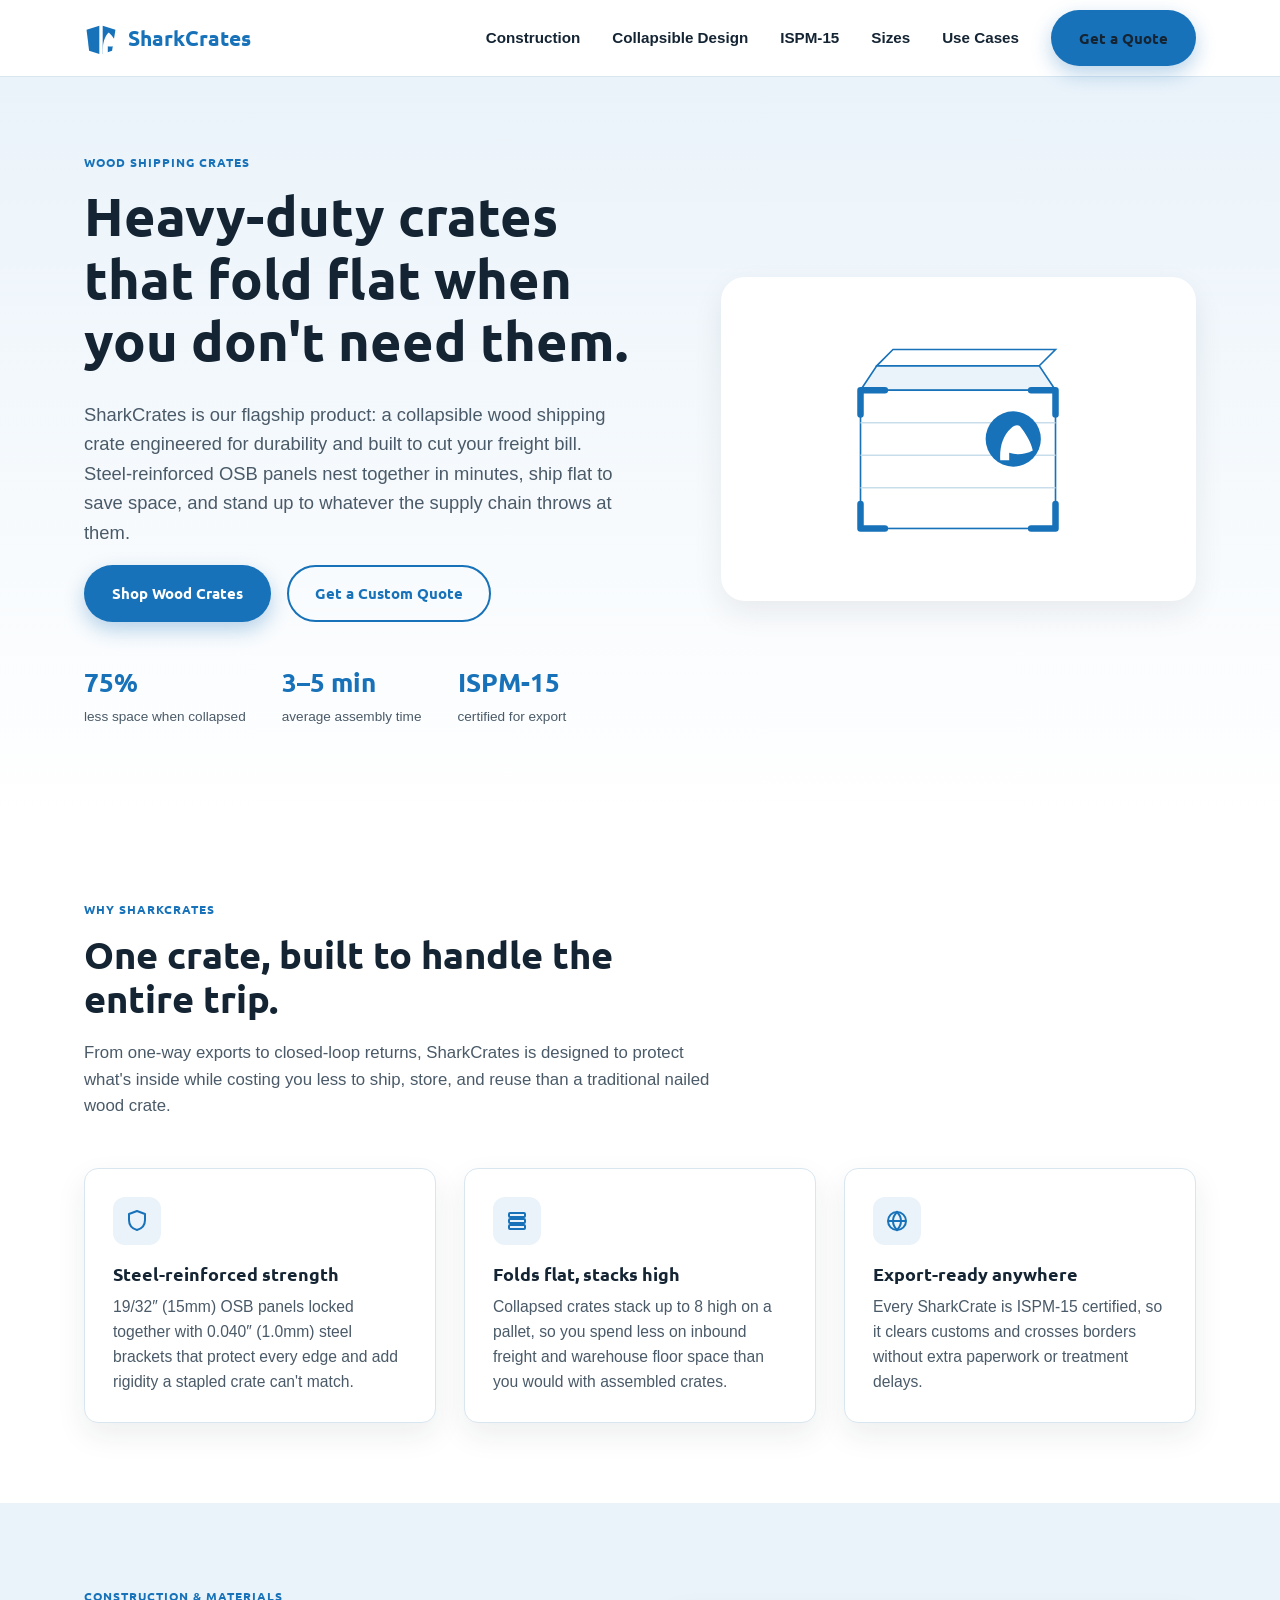
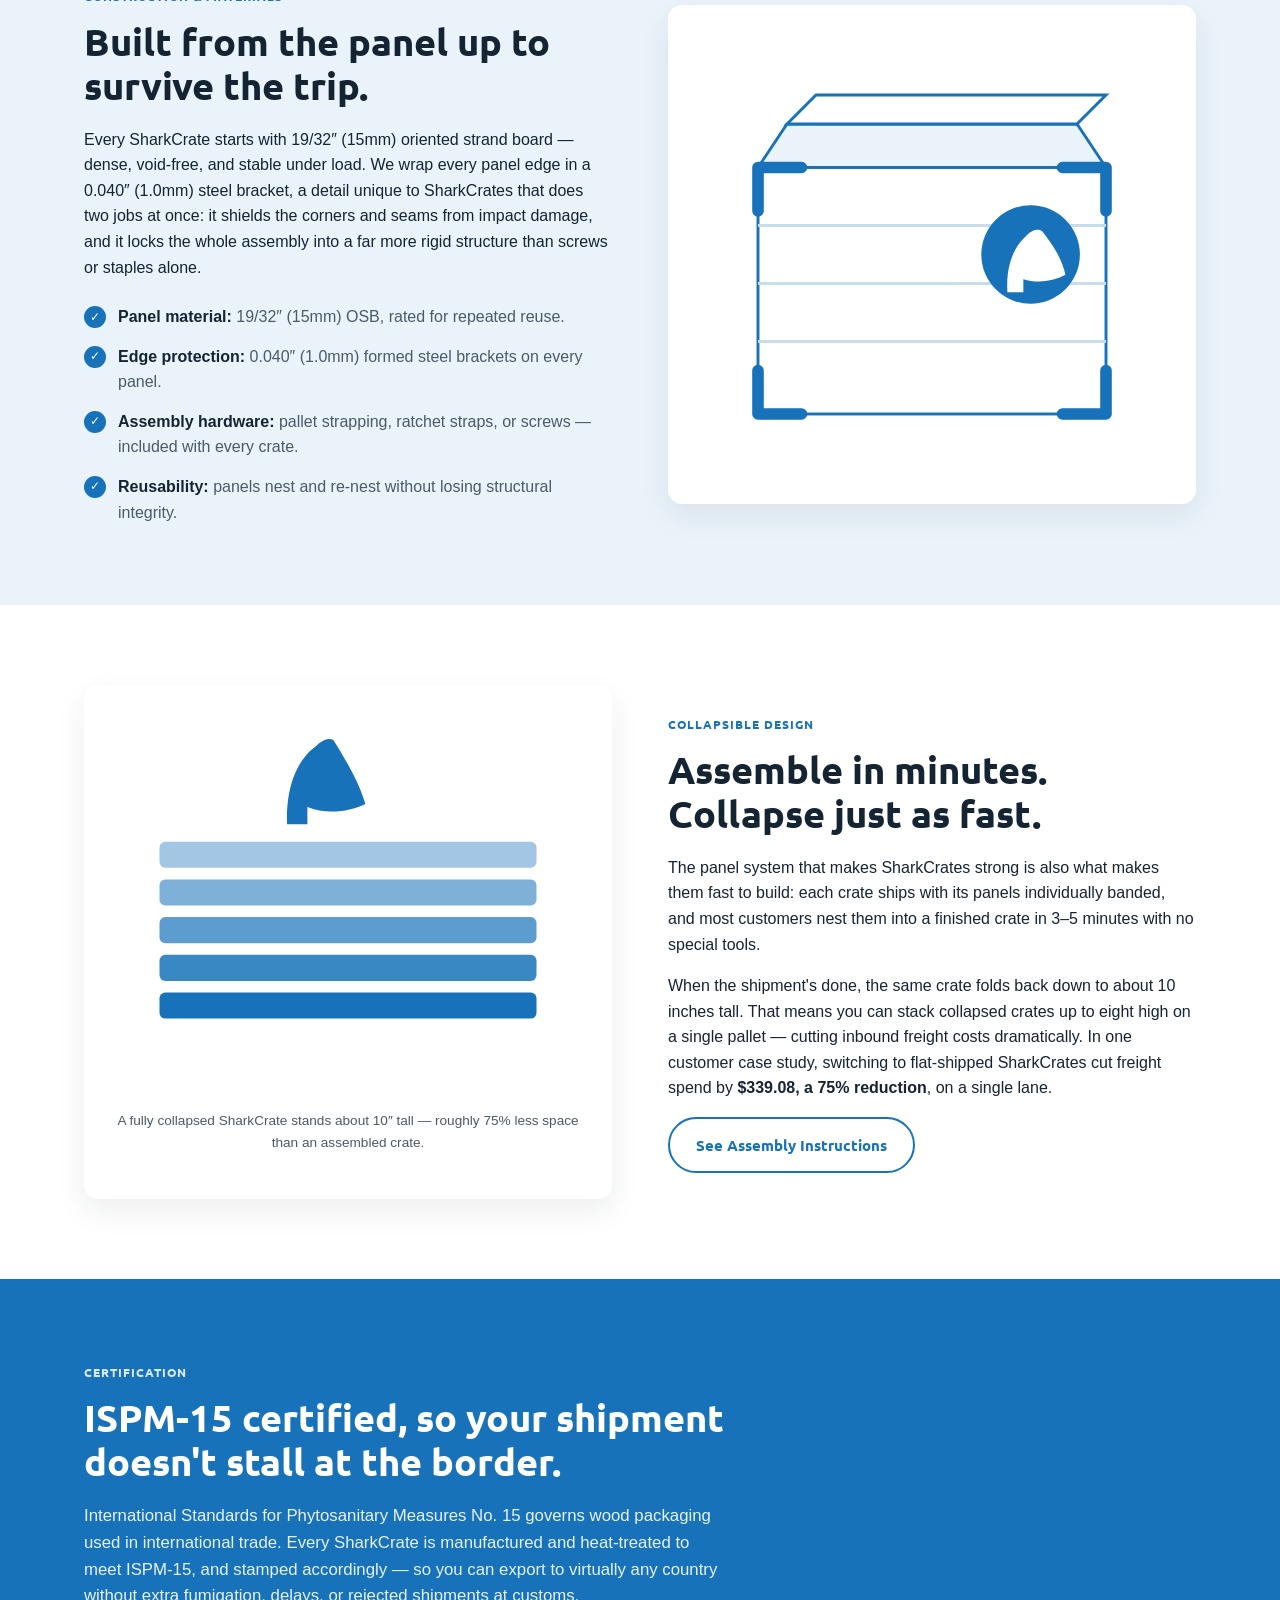
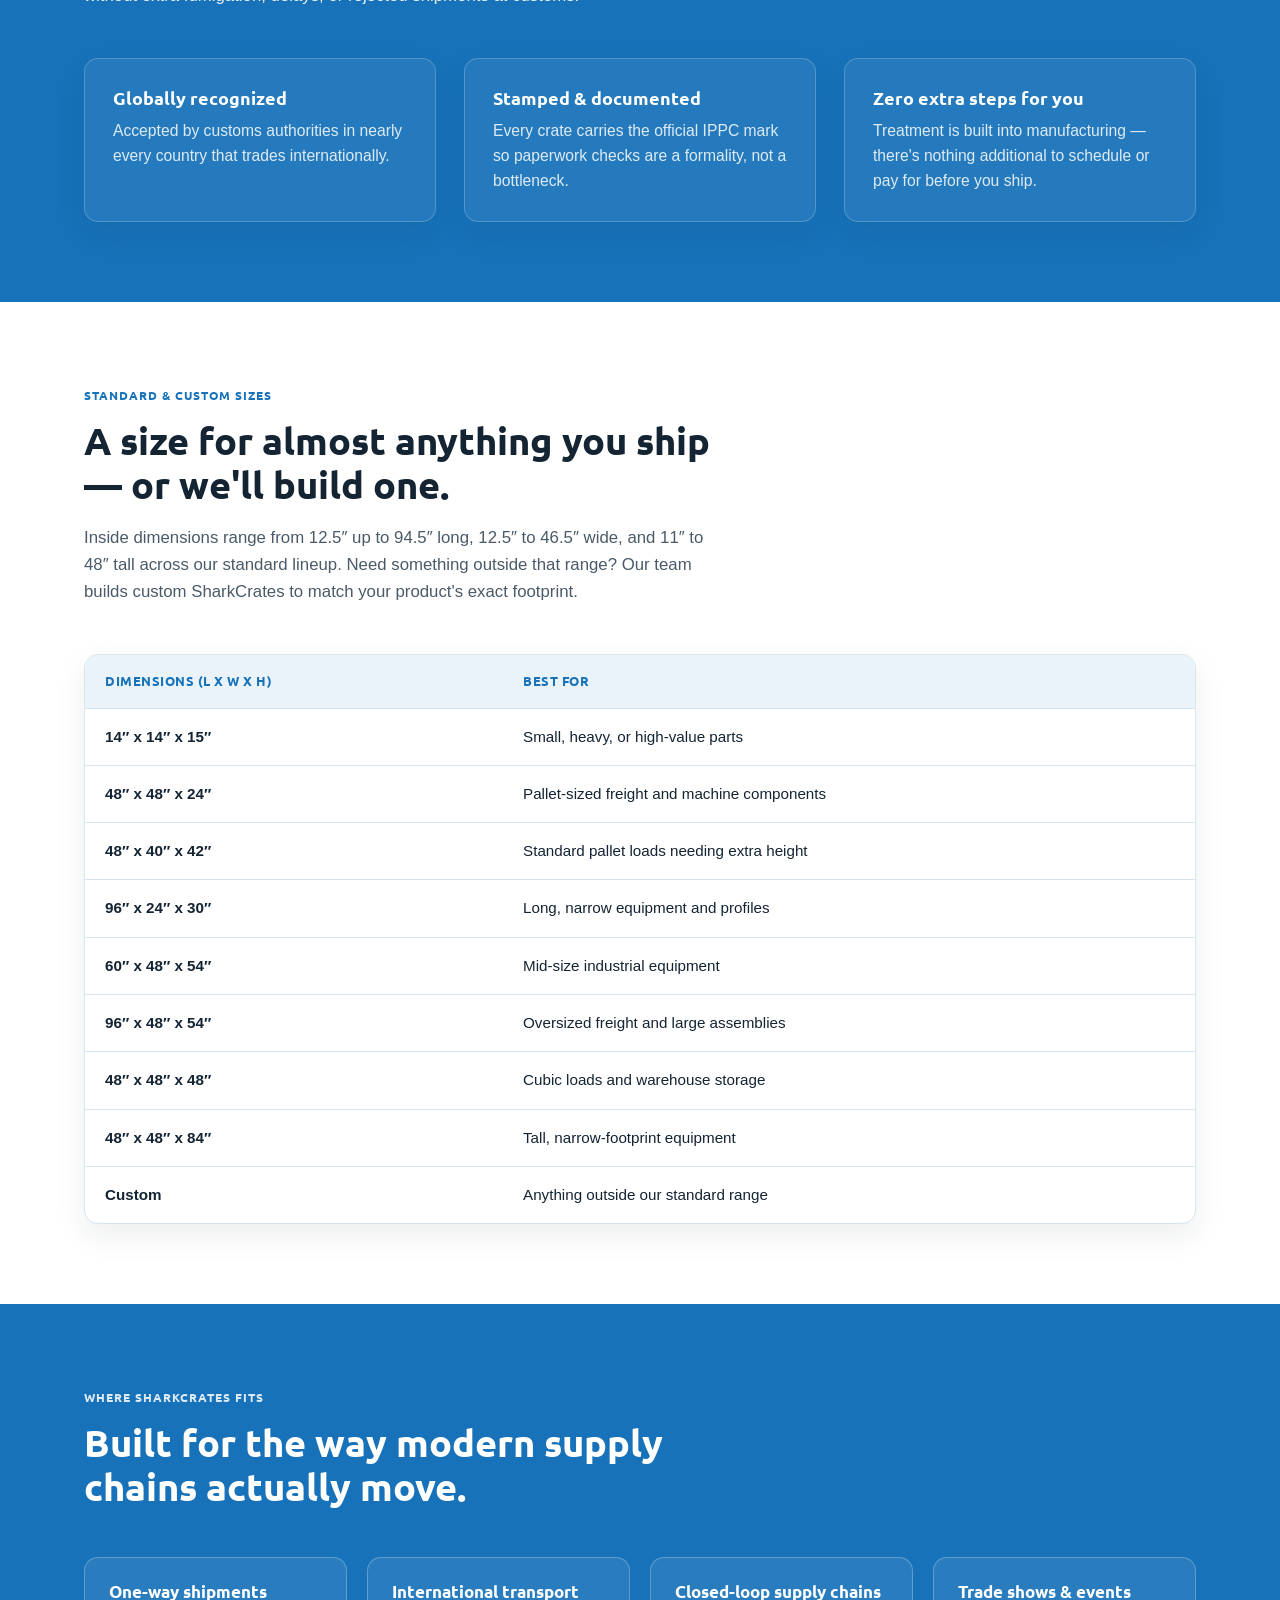
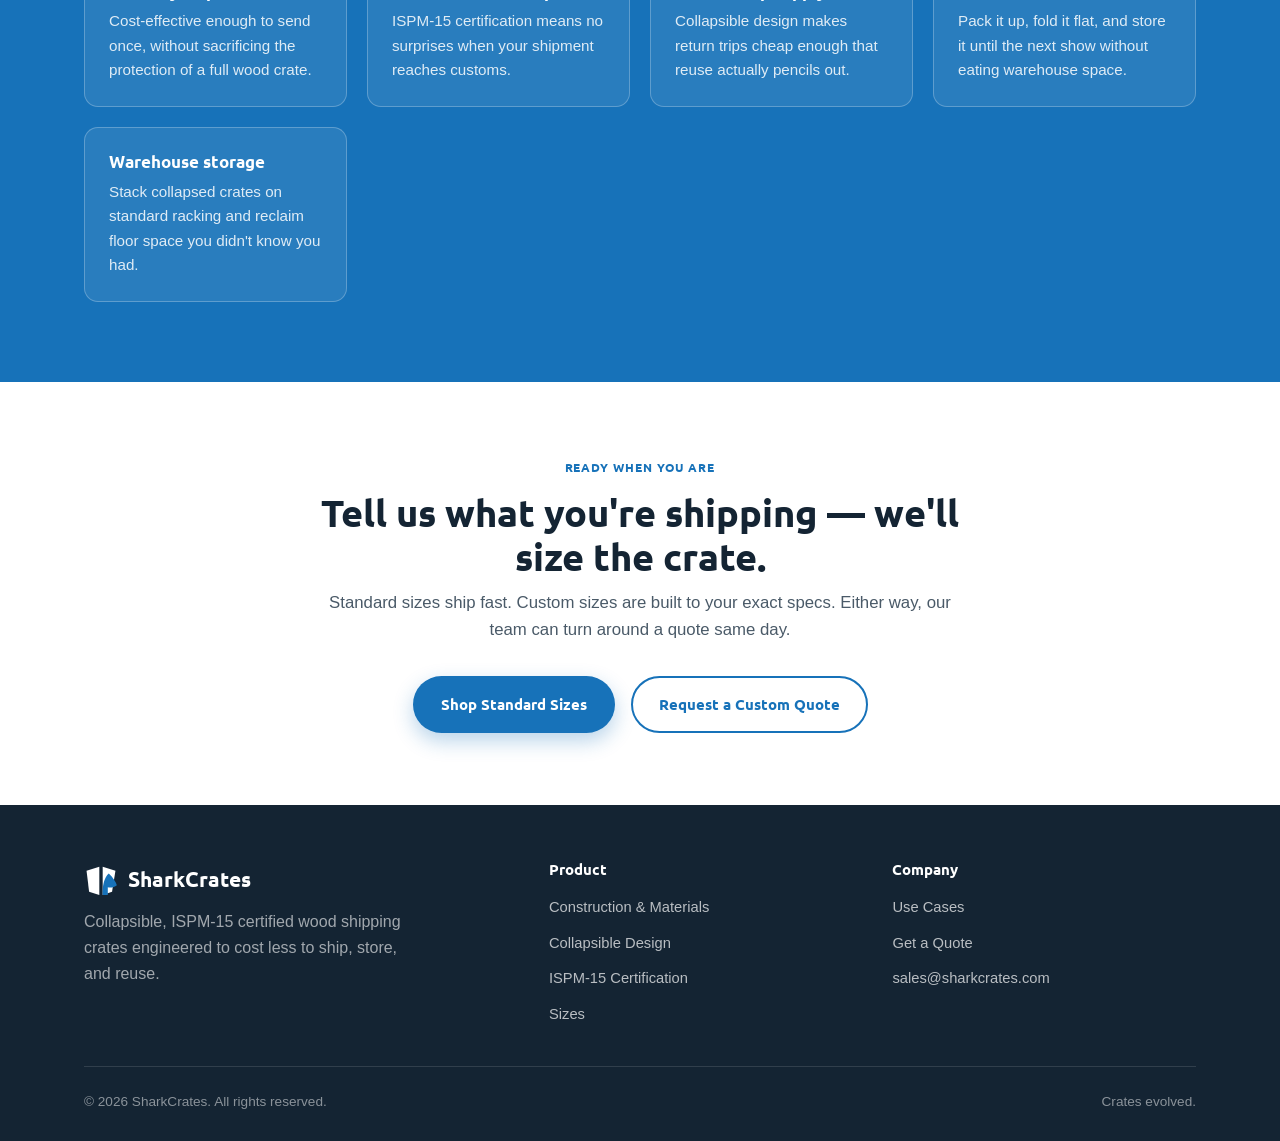
==== index.html @ d579343c "Add refreshed SharkCrates wood shipping crate product page Rebuilds the long-standing wood-shipping-" ====
<!doctype html>
<html lang="en">
<head>
  <meta charset="UTF-8" />
  <meta name="viewport" content="width=device-width, initial-scale=1.0" />
  <title>Wood Shipping Crates | Collapsible &amp; ISPM-15 Certified | SharkCrates</title>
  <meta name="description" content="SharkCrates are heavy-duty, collapsible wood shipping crates built from OSB and steel-reinforced edges. ISPM-15 certified for export, ships flat, assembles in minutes." />
  <link rel="icon" href="assets/images/logo-mark-blue.svg" type="image/svg+xml" />
  <link rel="stylesheet" href="assets/css/styles.css" />
</head>
<body>

  <header class="site-header">
    <div class="container">
      <a class="brand" href="#top">
        <img src="assets/images/logo-mark-blue.svg" alt="" />
        SharkCrates
      </a>
      <nav class="main-nav" id="main-nav">
        <a href="#construction">Construction</a>
        <a href="#collapsible">Collapsible Design</a>
        <a href="#certified">ISPM-15</a>
        <a href="#sizes">Sizes</a>
        <a href="#use-cases">Use Cases</a>
        <a class="btn btn--primary" href="#quote">Get a Quote</a>
      </nav>
      <button class="nav-toggle" id="nav-toggle" aria-label="Toggle navigation" aria-expanded="false" aria-controls="main-nav">
        <span></span><span></span><span></span>
      </button>
    </div>
  </header>

  <main id="top">

    <!-- Hero -->
    <section class="hero">
      <div class="container">
        <div class="hero-copy">
          <span class="eyebrow">Wood Shipping Crates</span>
          <h1>Heavy-duty crates that fold flat when you don't need them.</h1>
          <p class="lede">
            SharkCrates is our flagship product: a collapsible wood shipping crate engineered
            for durability and built to cut your freight bill. Steel-reinforced OSB panels
            nest together in minutes, ship flat to save space, and stand up to whatever the
            supply chain throws at them.
          </p>
          <div class="cta-row">
            <a class="btn btn--primary" href="#sizes">Shop Wood Crates</a>
            <a class="btn btn--ghost" href="#quote">Get a Custom Quote</a>
          </div>
          <div class="hero-stats">
            <div class="hero-stat">
              <strong>75%</strong>
              <span>less space when collapsed</span>
            </div>
            <div class="hero-stat">
              <strong>3&ndash;5 min</strong>
              <span>average assembly time</span>
            </div>
            <div class="hero-stat">
              <strong>ISPM-15</strong>
              <span>certified for export</span>
            </div>
          </div>
        </div>
        <div class="hero-visual">
          <img src="assets/images/crate-illustration.svg" alt="Illustration of an assembled SharkCrate wood shipping crate with steel corner brackets" />
        </div>
      </div>
    </section>

    <!-- Overview / feature grid -->
    <section class="section">
      <div class="container">
        <div class="section-intro">
          <span class="eyebrow">Why SharkCrates</span>
          <h2>One crate, built to handle the entire trip.</h2>
          <p>
            From one-way exports to closed-loop returns, SharkCrates is designed to protect
            what's inside while costing you less to ship, store, and reuse than a traditional
            nailed wood crate.
          </p>
        </div>
        <div class="feature-grid">
          <div class="feature-card">
            <div class="icon">
              <svg width="24" height="24" viewBox="0 0 24 24" fill="none"><path d="M12 2 4 5v6c0 5 3.4 8.7 8 10 4.6-1.3 8-5 8-10V5l-8-3Z" stroke="#1772B9" stroke-width="2" stroke-linejoin="round"/></svg>
            </div>
            <h3>Steel-reinforced strength</h3>
            <p>19/32&Prime; (15mm) OSB panels locked together with 0.040&Prime; (1.0mm) steel brackets that protect every edge and add rigidity a stapled crate can't match.</p>
          </div>
          <div class="feature-card">
            <div class="icon">
              <svg width="24" height="24" viewBox="0 0 24 24" fill="none"><rect x="4" y="4" width="16" height="4" rx="1" stroke="#1772B9" stroke-width="2"/><rect x="4" y="10" width="16" height="4" rx="1" stroke="#1772B9" stroke-width="2"/><rect x="4" y="16" width="16" height="4" rx="1" stroke="#1772B9" stroke-width="2"/></svg>
            </div>
            <h3>Folds flat, stacks high</h3>
            <p>Collapsed crates stack up to 8 high on a pallet, so you spend less on inbound freight and warehouse floor space than you would with assembled crates.</p>
          </div>
          <div class="feature-card">
            <div class="icon">
              <svg width="24" height="24" viewBox="0 0 24 24" fill="none"><circle cx="12" cy="12" r="9" stroke="#1772B9" stroke-width="2"/><path d="M3 12h18M12 3c2.5 2.5 4 6 4 9s-1.5 6.5-4 9c-2.5-2.5-4-6-4-9s1.5-6.5 4-9Z" stroke="#1772B9" stroke-width="2"/></svg>
            </div>
            <h3>Export-ready anywhere</h3>
            <p>Every SharkCrate is ISPM-15 certified, so it clears customs and crosses borders without extra paperwork or treatment delays.</p>
          </div>
        </div>
      </div>
    </section>

    <!-- Construction -->
    <section class="section section--tint" id="construction">
      <div class="container split">
        <div class="split-copy">
          <span class="eyebrow">Construction &amp; Materials</span>
          <h2>Built from the panel up to survive the trip.</h2>
          <p>
            Every SharkCrate starts with 19/32&Prime; (15mm) oriented strand board &mdash; dense,
            void-free, and stable under load. We wrap every panel edge in a 0.040&Prime; (1.0mm)
            steel bracket, a detail unique to SharkCrates that does two jobs at once: it shields
            the corners and seams from impact damage, and it locks the whole assembly into a far
            more rigid structure than screws or staples alone.
          </p>
          <ul class="spec-list">
            <li><span class="check">&#10003;</span><span><strong>Panel material:</strong> 19/32&Prime; (15mm) OSB, rated for repeated reuse.</span></li>
            <li><span class="check">&#10003;</span><span><strong>Edge protection:</strong> 0.040&Prime; (1.0mm) formed steel brackets on every panel.</span></li>
            <li><span class="check">&#10003;</span><span><strong>Assembly hardware:</strong> pallet strapping, ratchet straps, or screws &mdash; included with every crate.</span></li>
            <li><span class="check">&#10003;</span><span><strong>Reusability:</strong> panels nest and re-nest without losing structural integrity.</span></li>
          </ul>
        </div>
        <div class="split-media">
          <img src="assets/images/crate-illustration.svg" alt="Detail illustration of steel-reinforced crate corner brackets" />
        </div>
      </div>
    </section>

    <!-- Collapsible design -->
    <section class="section" id="collapsible">
      <div class="container split">
        <div class="split-media">
          <img src="assets/images/flatpack-illustration.svg" alt="Illustration of SharkCrate panels stacked flat for shipping and storage" />
          <p class="stack-caption">A fully collapsed SharkCrate stands about 10&Prime; tall &mdash; roughly 75% less space than an assembled crate.</p>
        </div>
        <div class="split-copy">
          <span class="eyebrow">Collapsible Design</span>
          <h2>Assemble in minutes. Collapse just as fast.</h2>
          <p>
            The panel system that makes SharkCrates strong is also what makes them fast to
            build: each crate ships with its panels individually banded, and most customers
            nest them into a finished crate in 3&ndash;5 minutes with no special tools.
          </p>
          <p>
            When the shipment's done, the same crate folds back down to about 10 inches tall.
            That means you can stack collapsed crates up to eight high on a single pallet &mdash;
            cutting inbound freight costs dramatically. In one customer case study, switching
            to flat-shipped SharkCrates cut freight spend by <strong>$339.08, a 75% reduction</strong>,
            on a single lane.
          </p>
          <div class="cta-row">
            <a class="btn btn--ghost" href="#quote">See Assembly Instructions</a>
          </div>
        </div>
      </div>
    </section>

    <!-- ISPM-15 -->
    <section class="section section--brand" id="certified">
      <div class="container">
        <div class="section-intro">
          <span class="eyebrow">Certification</span>
          <h2>ISPM-15 certified, so your shipment doesn't stall at the border.</h2>
          <p>
            International Standards for Phytosanitary Measures No. 15 governs wood packaging
            used in international trade. Every SharkCrate is manufactured and heat-treated to
            meet ISPM-15, and stamped accordingly &mdash; so you can export to virtually any
            country without extra fumigation, delays, or rejected shipments at customs.
          </p>
        </div>
        <div class="feature-grid">
          <div class="feature-card" style="background: rgba(255,255,255,0.06); border-color: rgba(255,255,255,0.2);">
            <h3 style="color:#fff;">Globally recognized</h3>
            <p style="color:rgba(255,255,255,0.85);">Accepted by customs authorities in nearly every country that trades internationally.</p>
          </div>
          <div class="feature-card" style="background: rgba(255,255,255,0.06); border-color: rgba(255,255,255,0.2);">
            <h3 style="color:#fff;">Stamped &amp; documented</h3>
            <p style="color:rgba(255,255,255,0.85);">Every crate carries the official IPPC mark so paperwork checks are a formality, not a bottleneck.</p>
          </div>
          <div class="feature-card" style="background: rgba(255,255,255,0.06); border-color: rgba(255,255,255,0.2);">
            <h3 style="color:#fff;">Zero extra steps for you</h3>
            <p style="color:rgba(255,255,255,0.85);">Treatment is built into manufacturing &mdash; there's nothing additional to schedule or pay for before you ship.</p>
          </div>
        </div>
      </div>
    </section>

    <!-- Sizes -->
    <section class="section" id="sizes">
      <div class="container">
        <div class="section-intro">
          <span class="eyebrow">Standard &amp; Custom Sizes</span>
          <h2>A size for almost anything you ship &mdash; or we'll build one.</h2>
          <p>
            Inside dimensions range from 12.5&Prime; up to 94.5&Prime; long, 12.5&Prime; to 46.5&Prime;
            wide, and 11&Prime; to 48&Prime; tall across our standard lineup. Need something outside
            that range? Our team builds custom SharkCrates to match your product's exact
            footprint.
          </p>
        </div>
        <div class="table-wrap">
          <table class="sizes">
            <thead>
              <tr>
                <th>Dimensions (L x W x H)</th>
                <th>Best for</th>
              </tr>
            </thead>
            <tbody>
              <tr>
                <td class="dim">14&Prime; x 14&Prime; x 15&Prime;</td>
                <td>Small, heavy, or high-value parts</td>
              </tr>
              <tr>
                <td class="dim">48&Prime; x 48&Prime; x 24&Prime;</td>
                <td>Pallet-sized freight and machine components</td>
              </tr>
              <tr>
                <td class="dim">48&Prime; x 40&Prime; x 42&Prime;</td>
                <td>Standard pallet loads needing extra height</td>
              </tr>
              <tr>
                <td class="dim">96&Prime; x 24&Prime; x 30&Prime;</td>
                <td>Long, narrow equipment and profiles</td>
              </tr>
              <tr>
                <td class="dim">60&Prime; x 48&Prime; x 54&Prime;</td>
                <td>Mid-size industrial equipment</td>
              </tr>
              <tr>
                <td class="dim">96&Prime; x 48&Prime; x 54&Prime;</td>
                <td>Oversized freight and large assemblies</td>
              </tr>
              <tr>
                <td class="dim">48&Prime; x 48&Prime; x 48&Prime;</td>
                <td>Cubic loads and warehouse storage</td>
              </tr>
              <tr>
                <td class="dim">48&Prime; x 48&Prime; x 84&Prime;</td>
                <td>Tall, narrow-footprint equipment</td>
              </tr>
              <tr>
                <td class="dim">Custom</td>
                <td>Anything outside our standard range</td>
              </tr>
            </tbody>
          </table>
        </div>
      </div>
    </section>

    <!-- Use cases -->
    <section class="section section--brand" id="use-cases">
      <div class="container">
        <div class="section-intro">
          <span class="eyebrow">Where SharkCrates Fits</span>
          <h2>Built for the way modern supply chains actually move.</h2>
        </div>
        <div class="usecase-grid">
          <div class="usecase-card">
            <h3>One-way shipments</h3>
            <p>Cost-effective enough to send once, without sacrificing the protection of a full wood crate.</p>
          </div>
          <div class="usecase-card">
            <h3>International transport</h3>
            <p>ISPM-15 certification means no surprises when your shipment reaches customs.</p>
          </div>
          <div class="usecase-card">
            <h3>Closed-loop supply chains</h3>
            <p>Collapsible design makes return trips cheap enough that reuse actually pencils out.</p>
          </div>
          <div class="usecase-card">
            <h3>Trade shows &amp; events</h3>
            <p>Pack it up, fold it flat, and store it until the next show without eating warehouse space.</p>
          </div>
          <div class="usecase-card">
            <h3>Warehouse storage</h3>
            <p>Stack collapsed crates on standard racking and reclaim floor space you didn't know you had.</p>
          </div>
        </div>
      </div>
    </section>

    <!-- CTA -->
    <section class="cta-band" id="quote">
      <div class="container">
        <span class="eyebrow">Ready when you are</span>
        <h2>Tell us what you're shipping &mdash; we'll size the crate.</h2>
        <div class="section-intro">
          <p>Standard sizes ship fast. Custom sizes are built to your exact specs. Either way, our team can turn around a quote same day.</p>
        </div>
        <div class="cta-row">
          <a class="btn btn--primary" href="#sizes">Shop Standard Sizes</a>
          <a class="btn btn--ghost" href="mailto:sales@sharkcrates.com">Request a Custom Quote</a>
        </div>
      </div>
    </section>

  </main>

  <footer class="site-footer">
    <div class="container">
      <div class="footer-top">
        <div class="footer-brand">
          <a class="brand" href="#top">
            <img src="assets/images/logo-mark-white.svg" alt="" />
            SharkCrates
          </a>
          <p>Collapsible, ISPM-15 certified wood shipping crates engineered to cost less to ship, store, and reuse.</p>
        </div>
        <div class="footer-col">
          <h4>Product</h4>
          <ul>
            <li><a href="#construction">Construction &amp; Materials</a></li>
            <li><a href="#collapsible">Collapsible Design</a></li>
            <li><a href="#certified">ISPM-15 Certification</a></li>
            <li><a href="#sizes">Sizes</a></li>
          </ul>
        </div>
        <div class="footer-col">
          <h4>Company</h4>
          <ul>
            <li><a href="#use-cases">Use Cases</a></li>
            <li><a href="#quote">Get a Quote</a></li>
            <li><a href="mailto:sales@sharkcrates.com">sales@sharkcrates.com</a></li>
          </ul>
        </div>
      </div>
      <div class="footer-bottom">
        <span>&copy; <span id="year"></span> SharkCrates. All rights reserved.</span>
        <span>Crates evolved.</span>
      </div>
    </div>
  </footer>

  <script src="assets/js/main.js"></script>
</body>
</html>
---- assets/css/styles.css ----
/* SharkCrates brand system: #1772B9 (brand blue), #FFFFFF, Ubuntu Bold headings */

@font-face {
  font-family: "Ubuntu";
  src: url("../fonts/Ubuntu-Bold.ttf") format("truetype");
  font-weight: 700;
  font-style: normal;
  font-display: swap;
}

:root {
  --brand-blue: #1772b9;
  --brand-blue-dark: #125a91;
  --brand-blue-tint: #eaf3fa;
  --ink: #142433;
  --ink-soft: #4a5a68;
  --white: #ffffff;
  --border: #d8e6f0;
  --shadow: 0 12px 30px rgba(20, 36, 51, 0.08);
  --radius: 14px;
  --max-width: 1160px;
  --font-heading: "Ubuntu", "Segoe UI", system-ui, -apple-system, sans-serif;
  --font-body: -apple-system, "Segoe UI", Roboto, Helvetica, Arial, sans-serif;
}

* {
  box-sizing: border-box;
}

html {
  scroll-behavior: smooth;
}

body {
  margin: 0;
  font-family: var(--font-body);
  color: var(--ink);
  background: var(--white);
  line-height: 1.6;
}

h1,
h2,
h3,
h4 {
  font-family: var(--font-heading);
  font-weight: 700;
  line-height: 1.15;
  margin: 0 0 0.5em;
  color: var(--ink);
}

p {
  margin: 0 0 1em;
}

a {
  color: var(--brand-blue);
}

img,
svg {
  max-width: 100%;
  display: block;
}

.container {
  max-width: var(--max-width);
  margin: 0 auto;
  padding: 0 24px;
}

.section {
  padding: 80px 0;
}

.section--tint {
  background: var(--brand-blue-tint);
}

.section--brand {
  background: var(--brand-blue);
  color: var(--white);
}

.section--brand h2,
.section--brand h3,
.section--brand p {
  color: var(--white);
}

.eyebrow {
  display: inline-block;
  font-family: var(--font-heading);
  font-weight: 700;
  font-size: 0.78rem;
  letter-spacing: 0.08em;
  text-transform: uppercase;
  color: var(--brand-blue);
  margin-bottom: 12px;
}

.section--brand .eyebrow {
  color: var(--white);
  opacity: 0.85;
}

h2 {
  font-size: clamp(1.8rem, 3vw, 2.4rem);
}

.section-intro {
  max-width: 640px;
  margin-bottom: 48px;
}

.section-intro p {
  color: var(--ink-soft);
  font-size: 1.05rem;
}

.section--brand .section-intro p {
  color: rgba(255, 255, 255, 0.9);
}

/* Header */

.site-header {
  position: sticky;
  top: 0;
  z-index: 50;
  background: rgba(255, 255, 255, 0.96);
  backdrop-filter: blur(6px);
  border-bottom: 1px solid var(--border);
}

.site-header .container {
  display: flex;
  align-items: center;
  justify-content: space-between;
  height: 76px;
}

.brand {
  display: flex;
  align-items: center;
  gap: 10px;
  text-decoration: none;
  font-family: var(--font-heading);
  font-weight: 700;
  font-size: 1.3rem;
  color: var(--brand-blue);
}

.brand img {
  width: 34px;
  height: auto;
}

.main-nav {
  display: flex;
  align-items: center;
  gap: 32px;
}

.main-nav a {
  font-weight: 600;
  font-size: 0.95rem;
  text-decoration: none;
  color: var(--ink);
}

.main-nav a:hover {
  color: var(--brand-blue);
}

.nav-toggle {
  display: none;
  background: none;
  border: none;
  cursor: pointer;
  padding: 8px;
}

.nav-toggle span {
  display: block;
  width: 24px;
  height: 2px;
  background: var(--ink);
  margin: 5px 0;
}

/* Buttons */

.btn {
  display: inline-flex;
  align-items: center;
  justify-content: center;
  gap: 8px;
  padding: 14px 26px;
  border-radius: 999px;
  font-family: var(--font-heading);
  font-weight: 700;
  font-size: 0.95rem;
  text-decoration: none;
  border: 2px solid transparent;
  cursor: pointer;
  transition: transform 0.15s ease, box-shadow 0.15s ease;
}

.btn:hover {
  transform: translateY(-1px);
}

.btn--primary {
  background: var(--brand-blue);
  color: var(--white);
  box-shadow: 0 8px 20px rgba(23, 114, 185, 0.3);
}

.btn--primary:hover {
  background: var(--brand-blue-dark);
}

.btn--ghost {
  background: transparent;
  border-color: var(--brand-blue);
  color: var(--brand-blue);
}

.section--brand .btn--ghost {
  border-color: var(--white);
  color: var(--white);
}

.btn--ghost-white {
  background: var(--white);
  color: var(--brand-blue);
}

.cta-row {
  display: flex;
  gap: 16px;
  flex-wrap: wrap;
}

/* Hero */

.hero {
  padding: 72px 0 88px;
  background: linear-gradient(180deg, var(--brand-blue-tint) 0%, #ffffff 100%);
  overflow: hidden;
}

.hero .container {
  display: grid;
  grid-template-columns: 1.1fr 0.9fr;
  gap: 56px;
  align-items: center;
}

.hero-copy h1 {
  font-size: clamp(2.2rem, 4.5vw, 3.4rem);
}

.hero-copy .lede {
  font-size: 1.15rem;
  color: var(--ink-soft);
  max-width: 540px;
}

.hero-stats {
  display: flex;
  gap: 36px;
  margin-top: 40px;
  flex-wrap: wrap;
}

.hero-stat strong {
  display: block;
  font-family: var(--font-heading);
  font-size: 1.6rem;
  color: var(--brand-blue);
}

.hero-stat span {
  font-size: 0.85rem;
  color: var(--ink-soft);
}

.hero-visual {
  position: relative;
  background: var(--white);
  border-radius: 24px;
  box-shadow: var(--shadow);
  padding: 40px;
  display: flex;
  align-items: center;
  justify-content: center;
}

.hero-visual img {
  width: 100%;
  max-width: 260px;
}

/* Feature grid */

.feature-grid {
  display: grid;
  grid-template-columns: repeat(3, 1fr);
  gap: 28px;
}

.feature-card {
  background: var(--white);
  border: 1px solid var(--border);
  border-radius: var(--radius);
  padding: 28px;
  box-shadow: var(--shadow);
}

.feature-card .icon {
  width: 48px;
  height: 48px;
  border-radius: 12px;
  background: var(--brand-blue-tint);
  display: flex;
  align-items: center;
  justify-content: center;
  margin-bottom: 18px;
  font-size: 1.4rem;
}

.feature-card h3 {
  font-size: 1.15rem;
}

.feature-card p {
  color: var(--ink-soft);
  margin: 0;
  font-size: 0.98rem;
}

/* Two column: construction */

.split {
  display: grid;
  grid-template-columns: 1fr 1fr;
  gap: 56px;
  align-items: center;
}

.split-media {
  background: var(--white);
  border-radius: var(--radius);
  box-shadow: var(--shadow);
  padding: 32px;
}

.spec-list {
  list-style: none;
  margin: 24px 0 0;
  padding: 0;
  display: grid;
  gap: 14px;
}

.spec-list li {
  display: flex;
  gap: 12px;
  align-items: flex-start;
  font-size: 1rem;
  color: var(--ink-soft);
}

.spec-list strong {
  color: var(--ink);
}

.check {
  flex: none;
  width: 22px;
  height: 22px;
  border-radius: 50%;
  background: var(--brand-blue);
  color: var(--white);
  display: flex;
  align-items: center;
  justify-content: center;
  font-size: 0.75rem;
  margin-top: 2px;
}

/* Stack diagram */

.stack-diagram {
  display: flex;
  flex-direction: column-reverse;
  gap: 6px;
  align-items: center;
}

.stack-diagram .layer {
  width: 100%;
  height: 22px;
  background: var(--brand-blue);
  border-radius: 6px;
  opacity: 0.35;
}

.stack-diagram .layer:nth-child(-n + 3) {
  opacity: 1;
}

.stack-caption {
  text-align: center;
  margin-top: 16px;
  font-size: 0.85rem;
  color: var(--ink-soft);
}

/* Sizes table */

.table-wrap {
  overflow-x: auto;
  background: var(--white);
  border-radius: var(--radius);
  box-shadow: var(--shadow);
  border: 1px solid var(--border);
}

table.sizes {
  width: 100%;
  border-collapse: collapse;
  min-width: 560px;
}

table.sizes th,
table.sizes td {
  padding: 16px 20px;
  text-align: left;
  border-bottom: 1px solid var(--border);
  font-size: 0.95rem;
}

table.sizes th {
  font-family: var(--font-heading);
  background: var(--brand-blue-tint);
  color: var(--brand-blue);
  font-size: 0.8rem;
  letter-spacing: 0.04em;
  text-transform: uppercase;
}

table.sizes tr:last-child td {
  border-bottom: none;
}

table.sizes td.dim {
  font-weight: 700;
  color: var(--ink);
}

/* Use cases */

.usecase-grid {
  display: grid;
  grid-template-columns: repeat(auto-fit, minmax(220px, 1fr));
  gap: 20px;
}

.usecase-card {
  background: rgba(255, 255, 255, 0.08);
  border: 1px solid rgba(255, 255, 255, 0.25);
  border-radius: var(--radius);
  padding: 24px;
}

.usecase-card h3 {
  font-size: 1.05rem;
}

.usecase-card p {
  color: rgba(255, 255, 255, 0.85);
  font-size: 0.95rem;
  margin: 0;
}

/* CTA band */

.cta-band {
  text-align: center;
  padding: 72px 0;
}

.cta-band h2 {
  max-width: 640px;
  margin: 0 auto 12px;
}

.cta-band .section-intro {
  margin: 0 auto 32px;
  text-align: center;
}

.cta-band .cta-row {
  justify-content: center;
}

/* Footer */

.site-footer {
  background: var(--ink);
  color: rgba(255, 255, 255, 0.75);
  padding: 56px 0 28px;
}

.footer-top {
  display: grid;
  grid-template-columns: 1.4fr 1fr 1fr;
  gap: 40px;
  padding-bottom: 40px;
  border-bottom: 1px solid rgba(255, 255, 255, 0.12);
}

.footer-brand .brand {
  color: var(--white);
}

.footer-brand p {
  color: rgba(255, 255, 255, 0.6);
  max-width: 320px;
  margin-top: 12px;
}

.footer-col h4 {
  color: var(--white);
  font-size: 0.95rem;
  margin-bottom: 16px;
}

.footer-col ul {
  list-style: none;
  margin: 0;
  padding: 0;
  display: grid;
  gap: 10px;
}

.footer-col a {
  color: rgba(255, 255, 255, 0.7);
  text-decoration: none;
  font-size: 0.92rem;
}

.footer-col a:hover {
  color: var(--white);
}

.footer-bottom {
  padding-top: 24px;
  display: flex;
  justify-content: space-between;
  flex-wrap: wrap;
  gap: 12px;
  font-size: 0.85rem;
  color: rgba(255, 255, 255, 0.5);
}

/* Responsive */

@media (max-width: 900px) {
  .hero .container,
  .split {
    grid-template-columns: 1fr;
  }

  .split-media {
    order: -1;
  }

  .feature-grid {
    grid-template-columns: 1fr 1fr;
  }

  .footer-top {
    grid-template-columns: 1fr;
  }
}

@media (max-width: 720px) {
  .section {
    padding: 56px 0;
  }

  .main-nav {
    position: fixed;
    inset: 76px 0 0 0;
    background: var(--white);
    flex-direction: column;
    align-items: flex-start;
    padding: 24px;
    gap: 20px;
    transform: translateY(-8px);
    opacity: 0;
    pointer-events: none;
    transition: opacity 0.15s ease, transform 0.15s ease;
  }

  .main-nav.is-open {
    opacity: 1;
    transform: translateY(0);
    pointer-events: auto;
  }

  .nav-toggle {
    display: block;
  }

  .feature-grid {
    grid-template-columns: 1fr;
  }
}
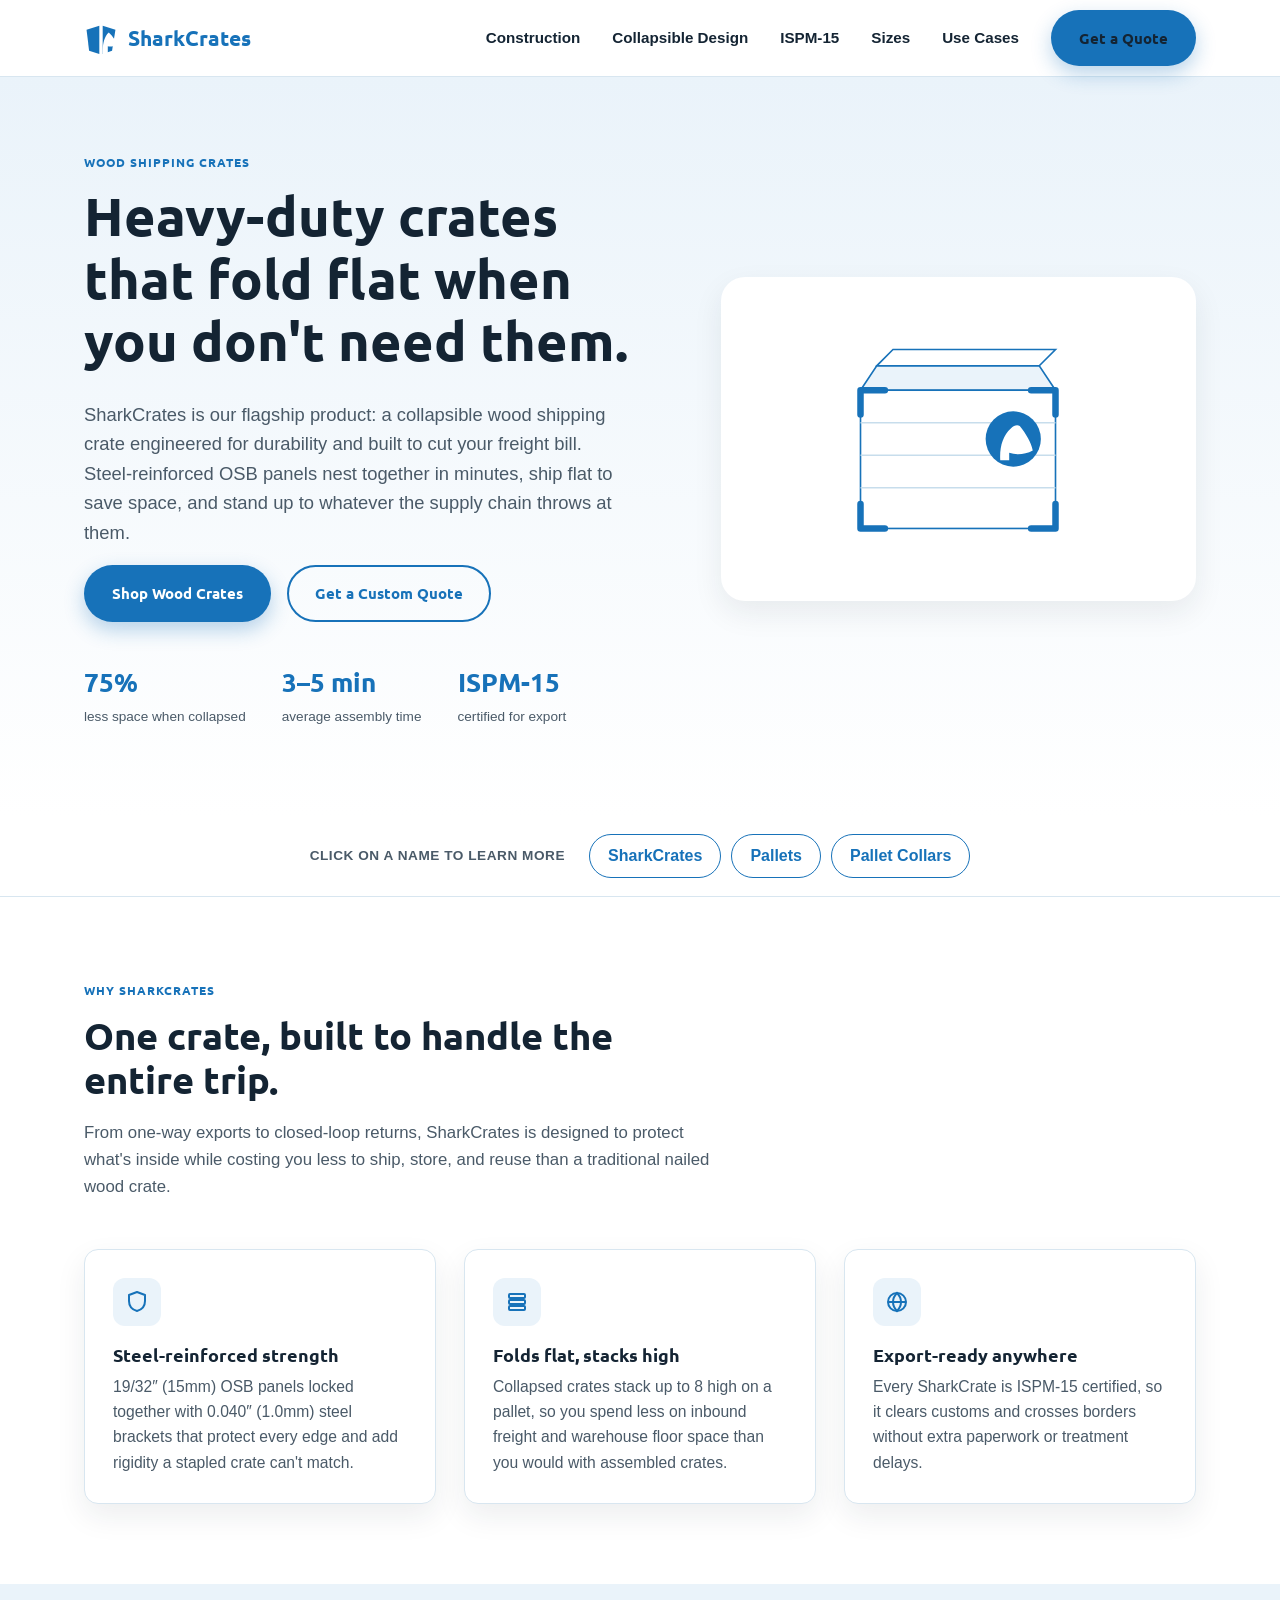
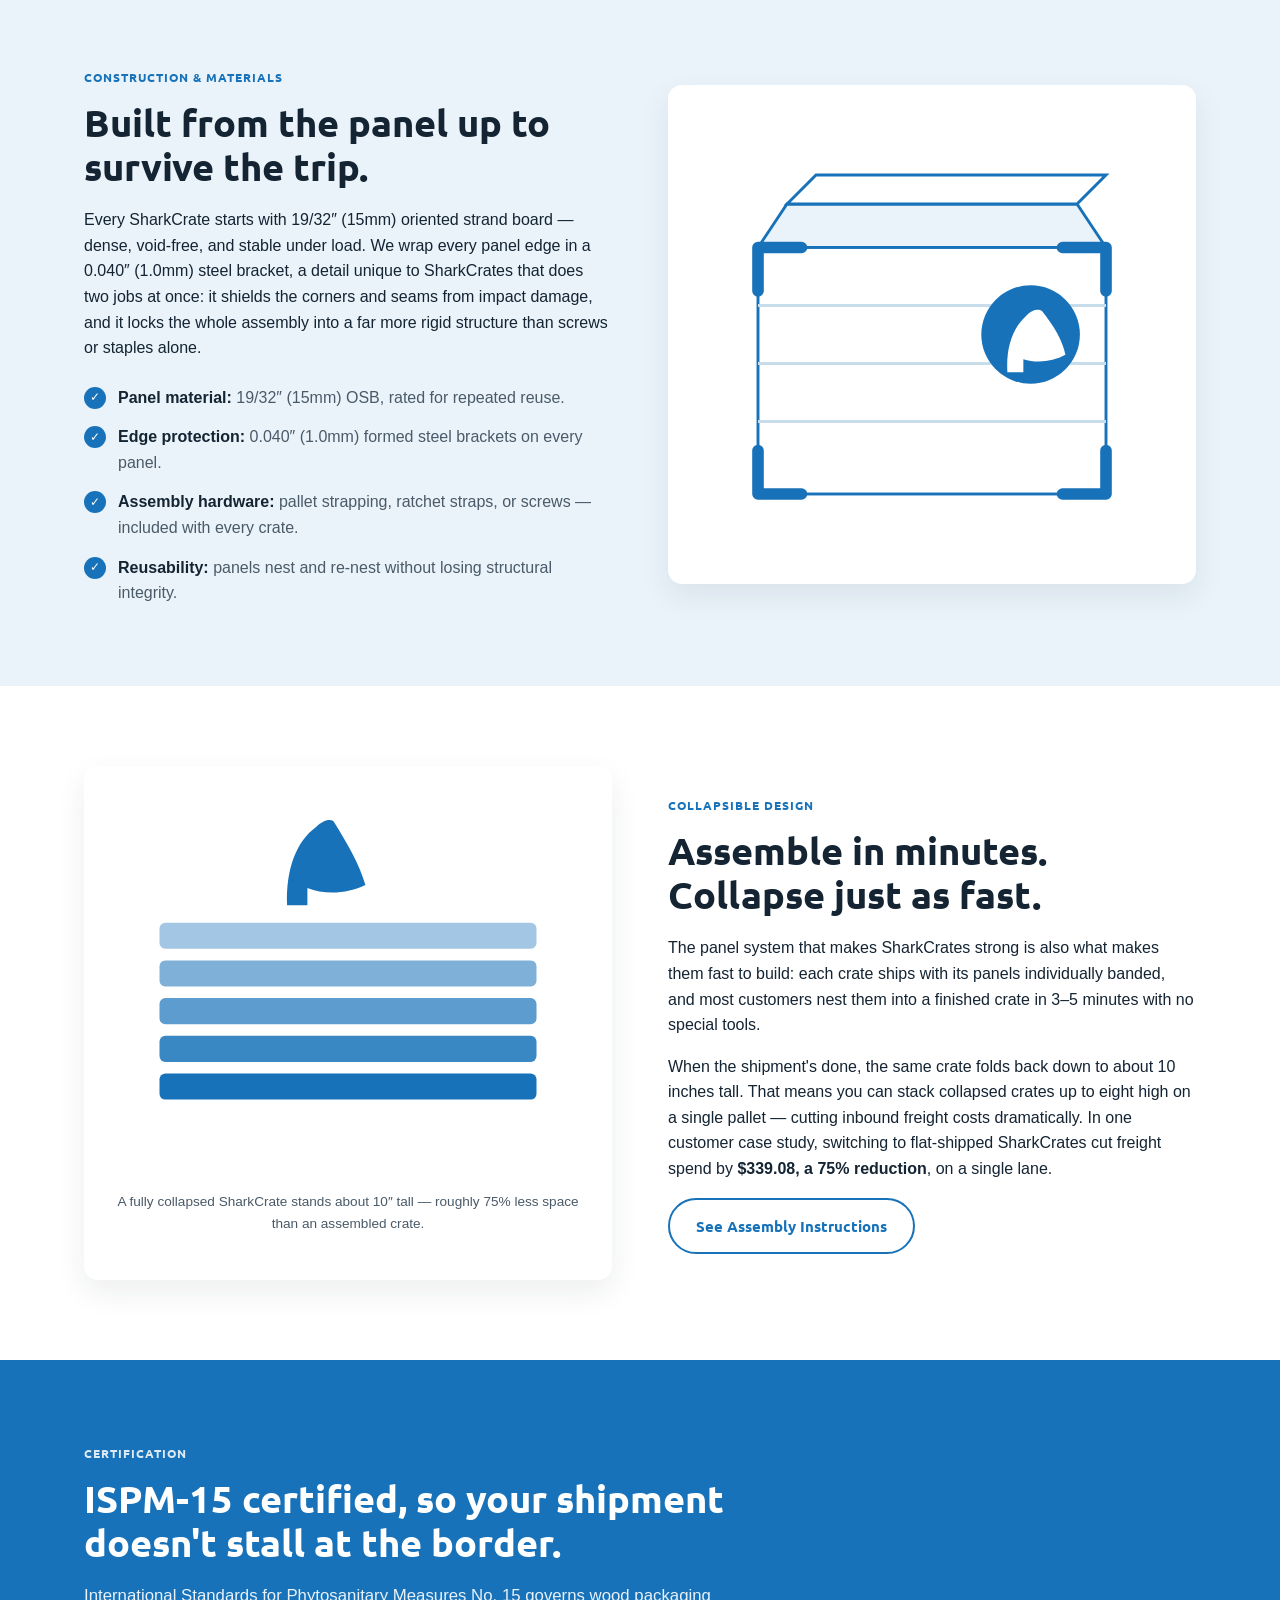
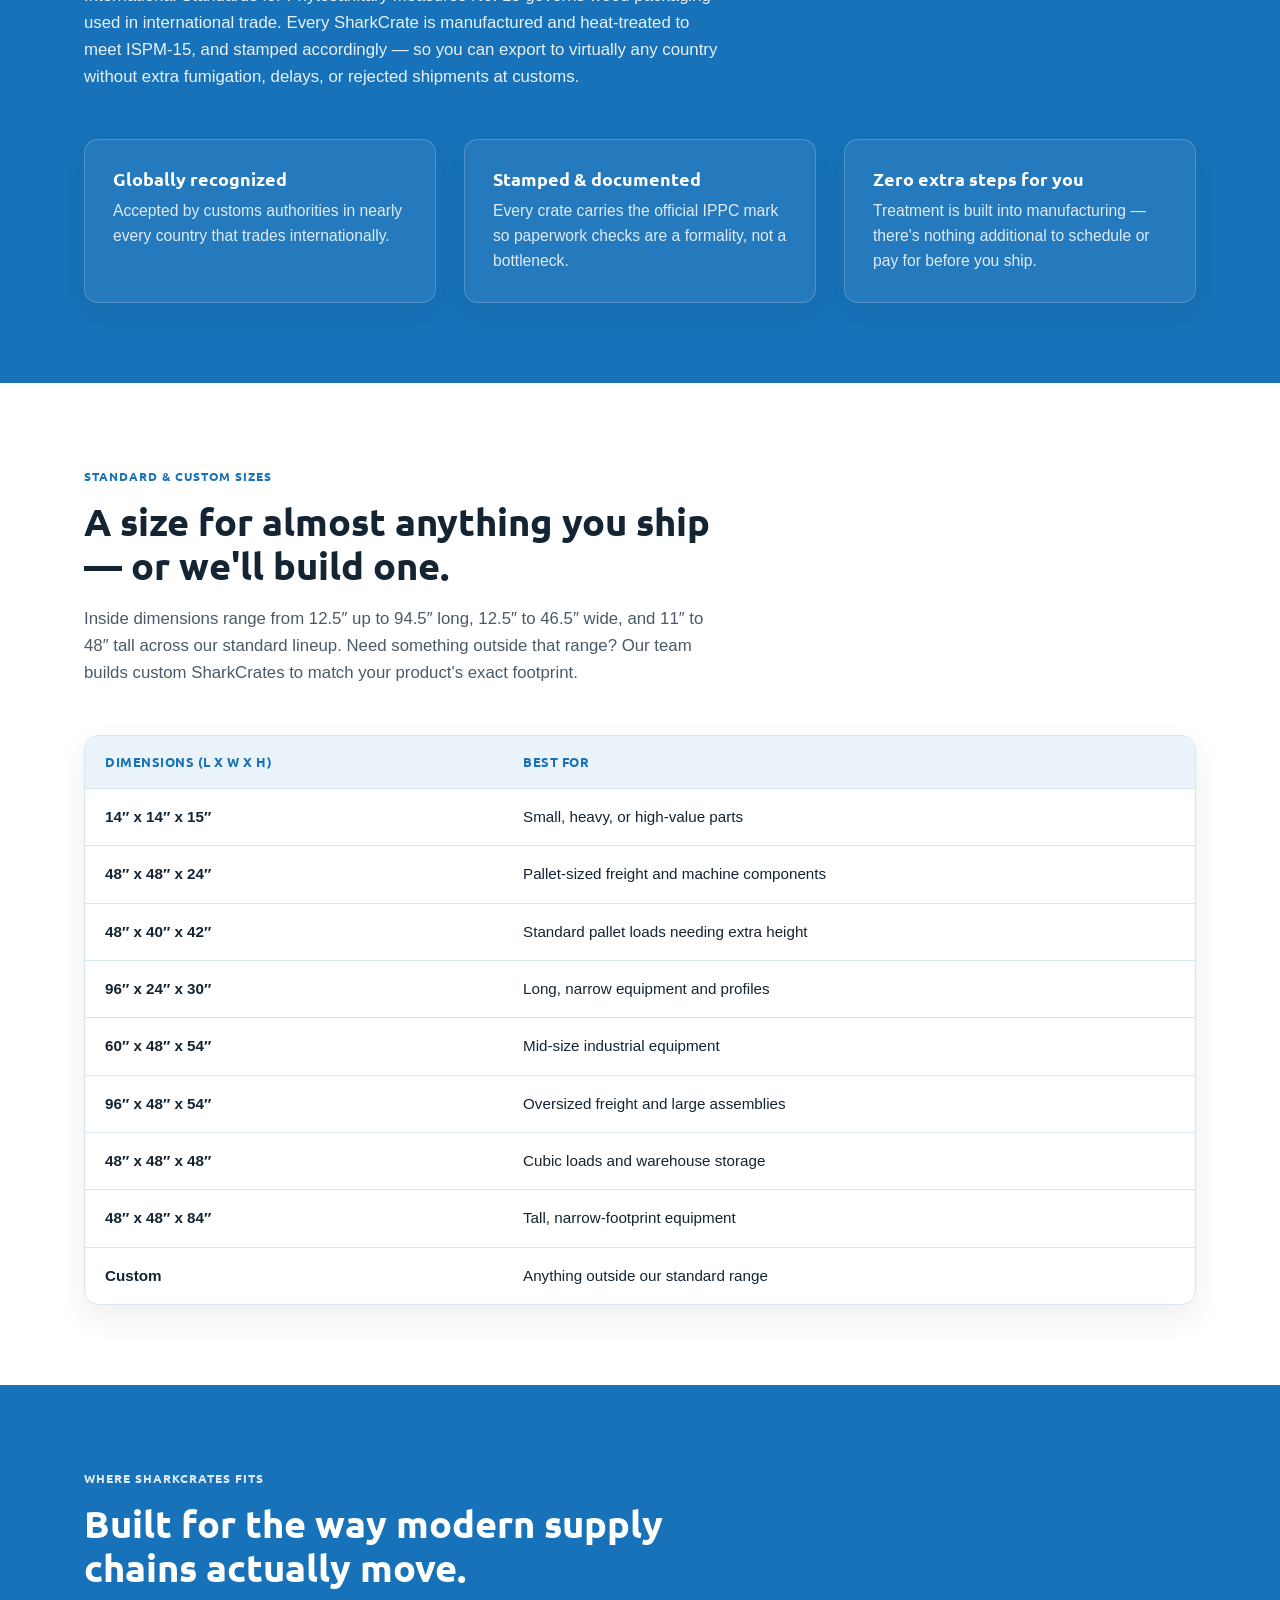
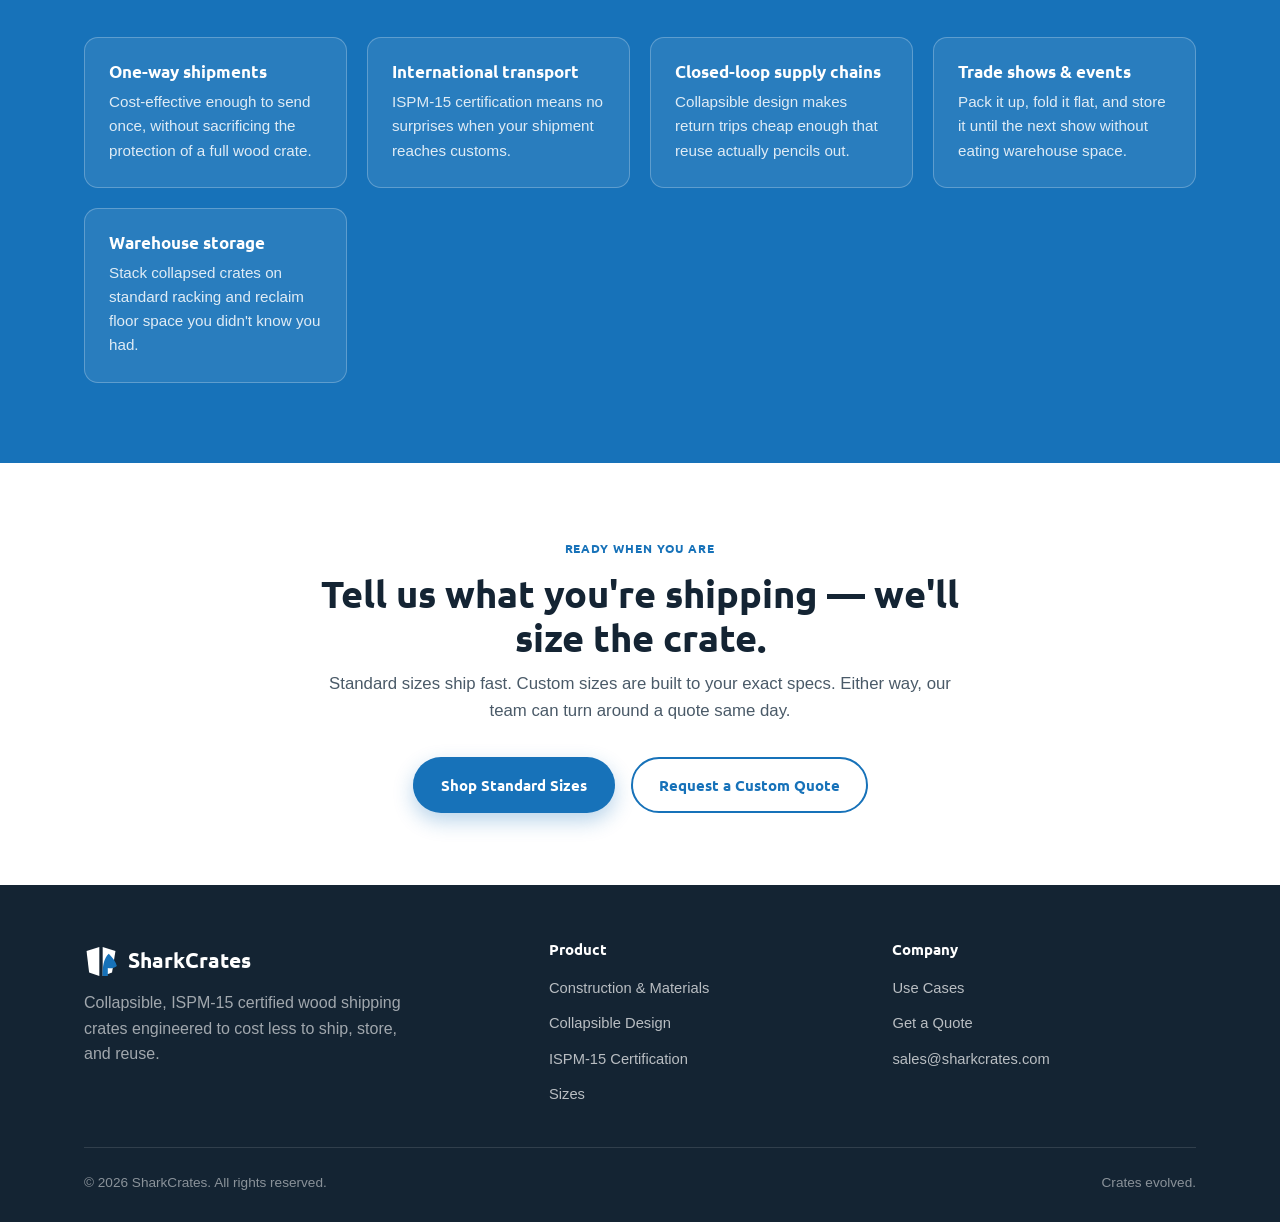
==== commit 4234963b: "Add quick-nav menu below hero linking to product sections" ====
--- a/index.html
+++ b/index.html
@@ -69,6 +69,18 @@
       </div>
     </section>
 
+    <!-- Quick nav -->
+    <nav class="quick-nav" aria-label="Product sections">
+      <div class="container quick-nav-inner">
+        <span class="quick-nav-label">Click on a name to learn more</span>
+        <ul class="quick-nav-list">
+          <li><a href="/#SharkCrates%3A-Collapsi-ble-Wood-Shipping-Crates">SharkCrates</a></li>
+          <li><a href="/#Pallets%3A-Find-the-right-ISPM-15-pallet-for-your-SharkCrate!">Pallets</a></li>
+          <li><a href="/#Pallet-Collars%3A-In-stock%2C-ship-today!-Stacked-to-your-height!">Pallet Collars</a></li>
+        </ul>
+      </div>
+    </nav>
+
     <!-- Overview / feature grid -->
     <section class="section">
       <div class="container">
--- a/assets/css/styles.css
+++ b/assets/css/styles.css
@@ -244,6 +244,58 @@
   flex-wrap: wrap;
 }
 
+/* Quick nav */
+
+.quick-nav {
+  border-bottom: 1px solid var(--border);
+  background: var(--white);
+}
+
+.quick-nav-inner {
+  display: flex;
+  flex-wrap: wrap;
+  align-items: center;
+  justify-content: center;
+  gap: 12px 24px;
+  padding: 18px 0;
+  text-align: center;
+}
+
+.quick-nav-label {
+  font-size: 0.85rem;
+  font-weight: 600;
+  color: var(--ink-soft);
+  text-transform: uppercase;
+  letter-spacing: 0.04em;
+}
+
+.quick-nav-list {
+  display: flex;
+  flex-wrap: wrap;
+  justify-content: center;
+  gap: 10px;
+  list-style: none;
+  margin: 0;
+  padding: 0;
+}
+
+.quick-nav-list a {
+  display: inline-block;
+  padding: 8px 18px;
+  border: 1px solid var(--brand-blue);
+  border-radius: 999px;
+  color: var(--brand-blue);
+  font-weight: 600;
+  text-decoration: none;
+  transition: background 0.15s ease, color 0.15s ease;
+}
+
+.quick-nav-list a:hover,
+.quick-nav-list a:focus-visible {
+  background: var(--brand-blue);
+  color: var(--white);
+}
+
 /* Hero */
 
 .hero {
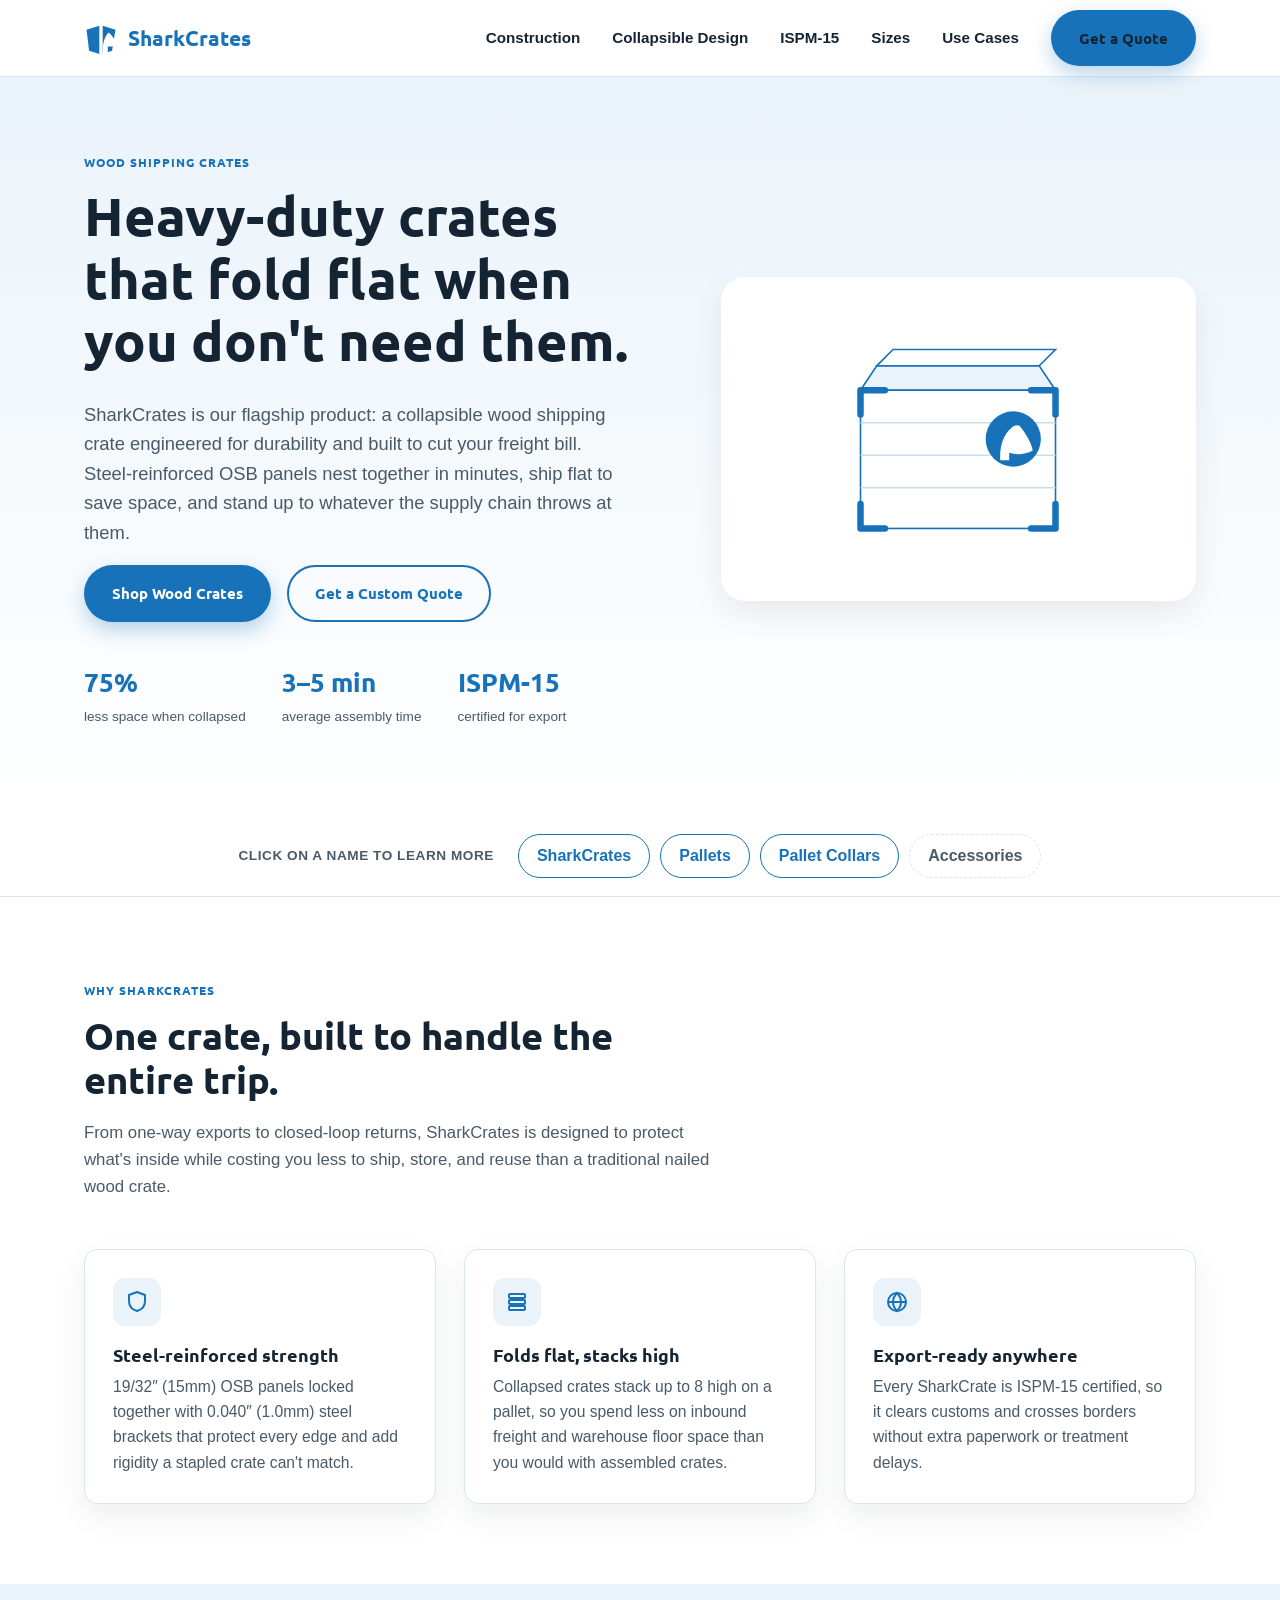
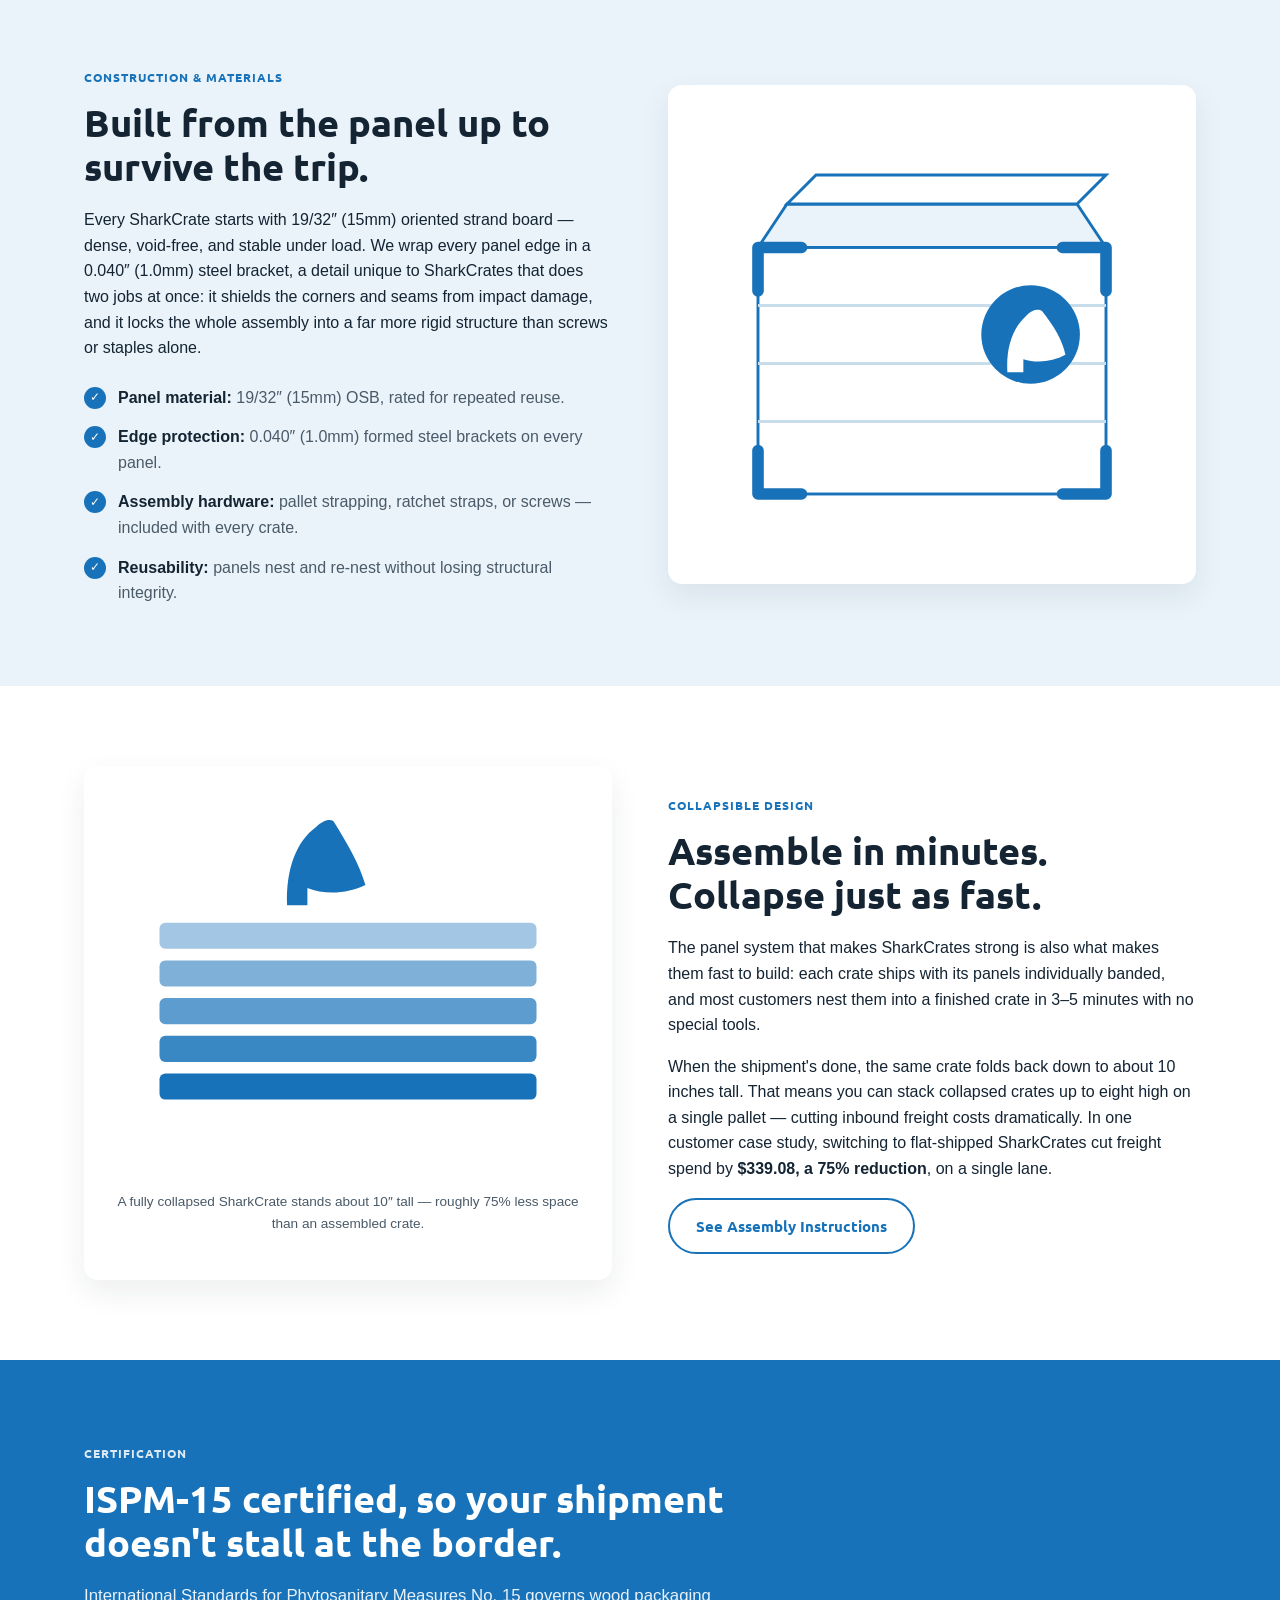
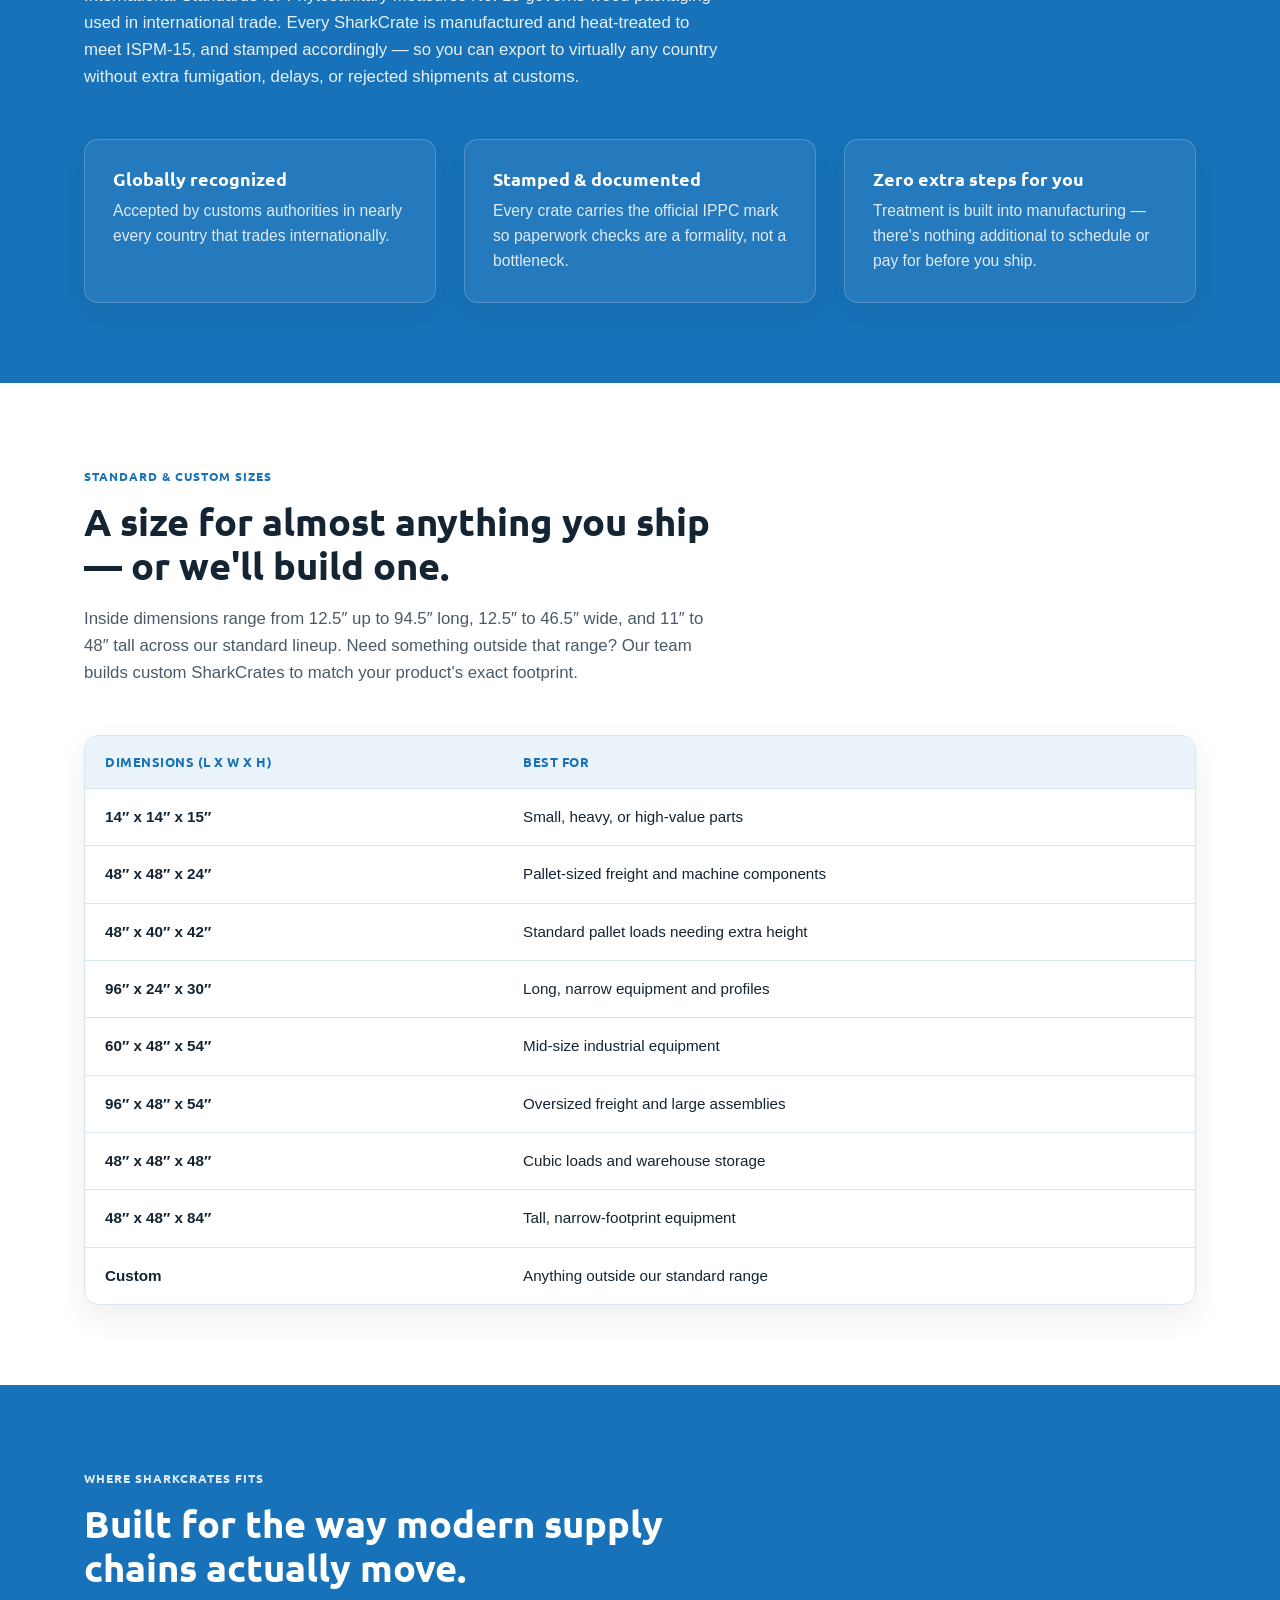
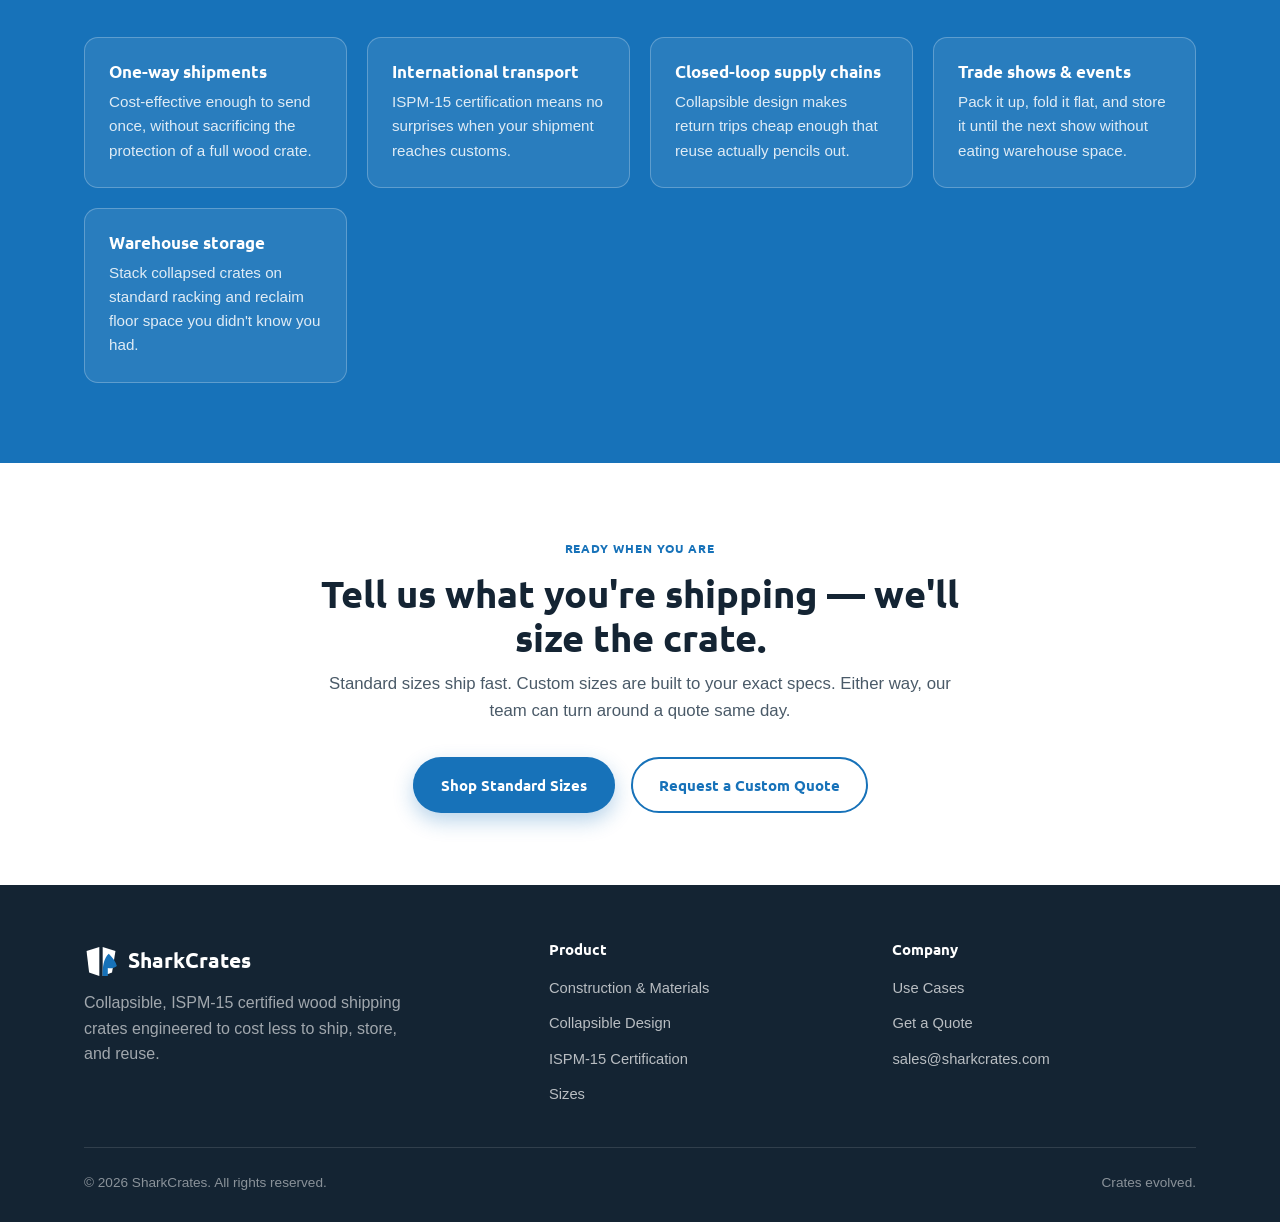
==== commit e5876fbd: "Add Accessories placeholder to quick-nav menu Marks it as a disabled, dashed pill until a real ancho" ====
--- a/index.html
+++ b/index.html
@@ -77,6 +77,7 @@
           <li><a href="/#SharkCrates%3A-Collapsi-ble-Wood-Shipping-Crates">SharkCrates</a></li>
           <li><a href="/#Pallets%3A-Find-the-right-ISPM-15-pallet-for-your-SharkCrate!">Pallets</a></li>
           <li><a href="/#Pallet-Collars%3A-In-stock%2C-ship-today!-Stacked-to-your-height!">Pallet Collars</a></li>
+          <li><span class="quick-nav-list-disabled" title="Coming soon">Accessories</span></li>
         </ul>
       </div>
     </nav>
--- a/assets/css/styles.css
+++ b/assets/css/styles.css
@@ -296,6 +296,16 @@
   color: var(--white);
 }
 
+.quick-nav-list-disabled {
+  display: inline-block;
+  padding: 8px 18px;
+  border: 1px dashed var(--border);
+  border-radius: 999px;
+  color: var(--ink-soft);
+  font-weight: 600;
+  cursor: default;
+}
+
 /* Hero */
 
 .hero {
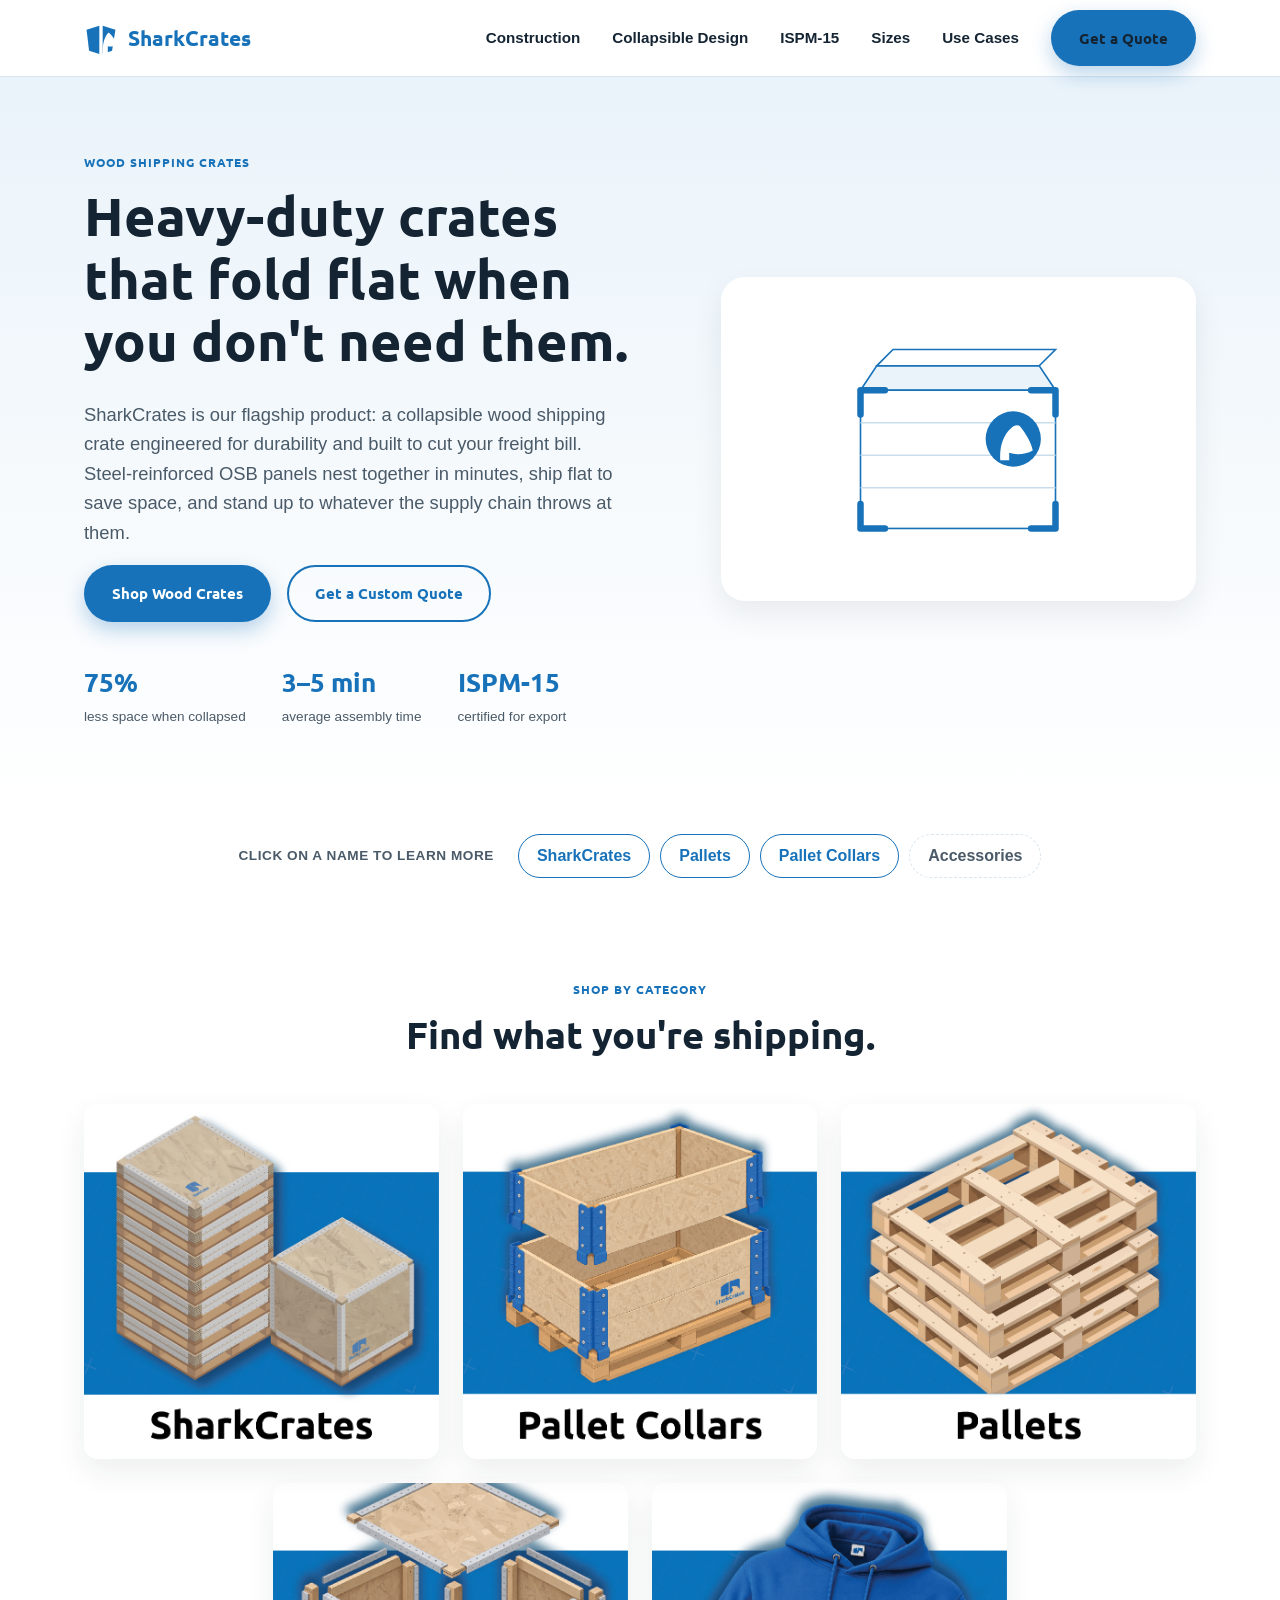
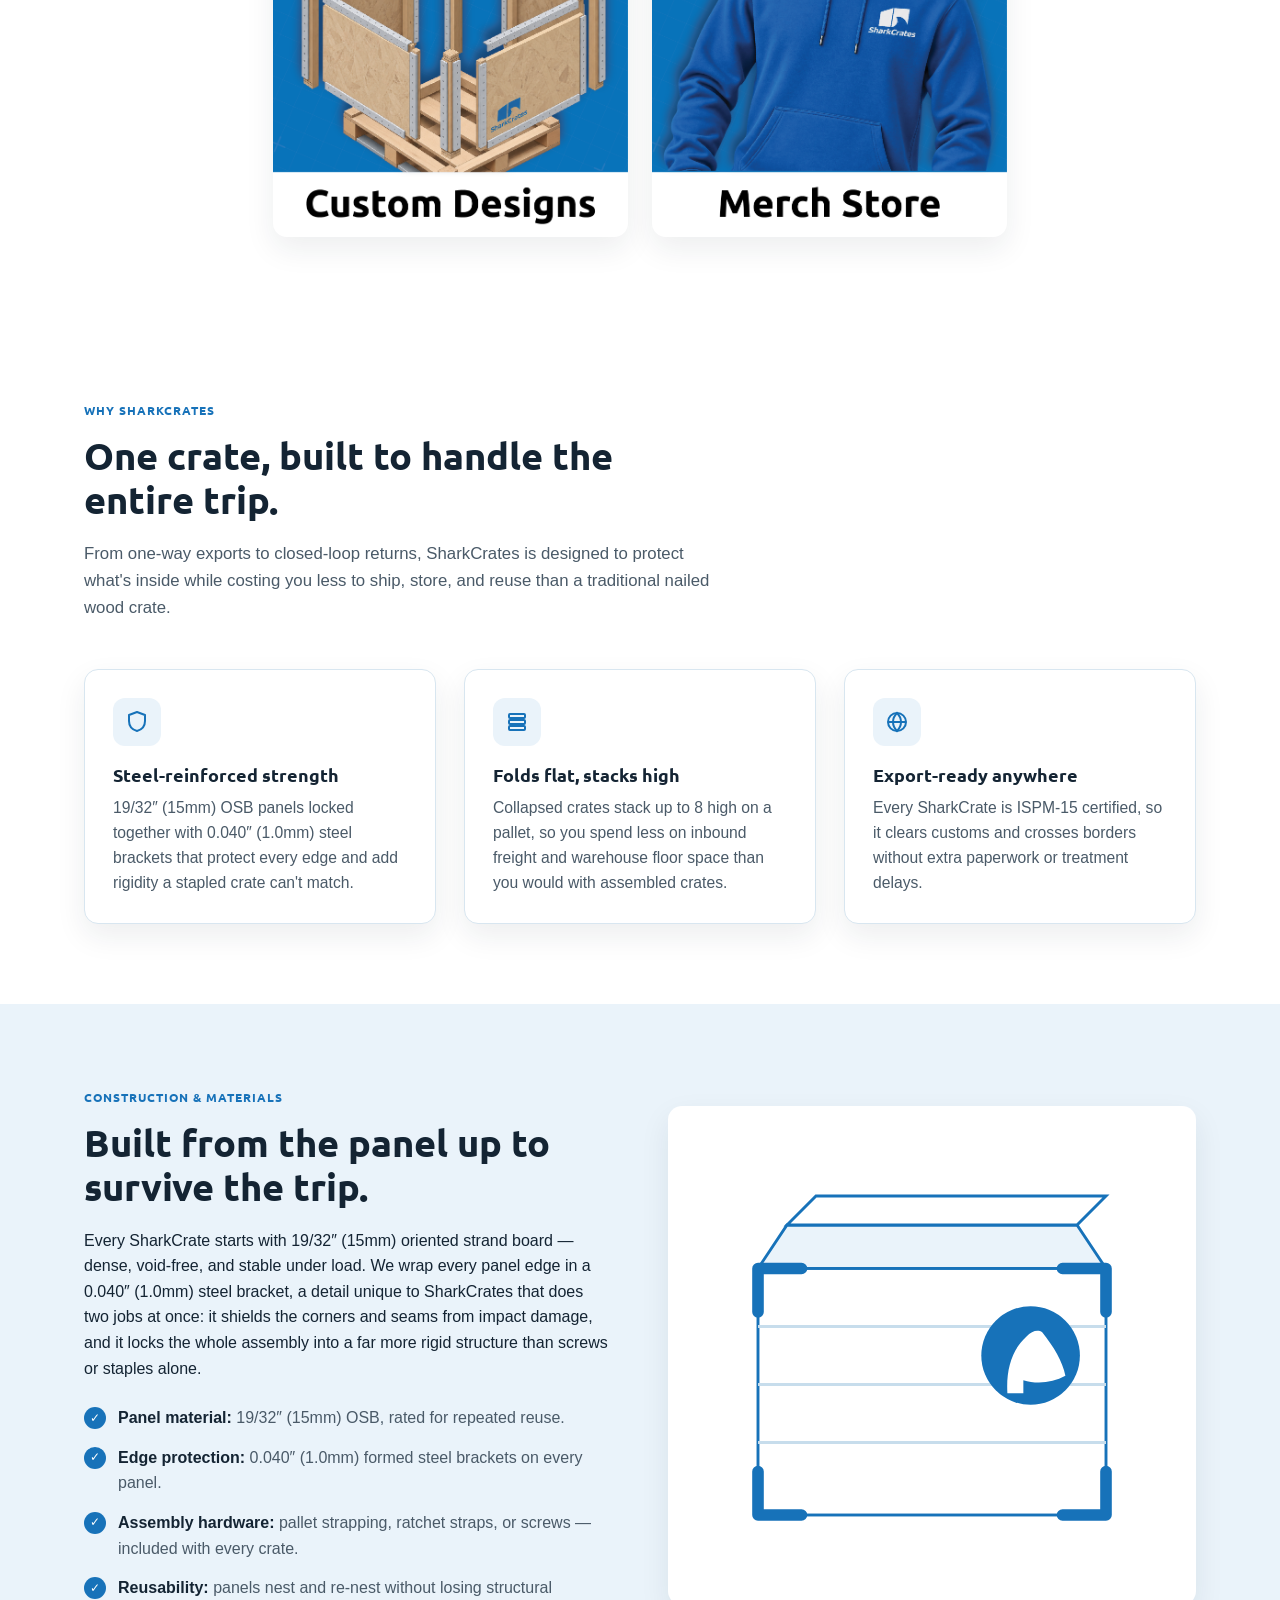
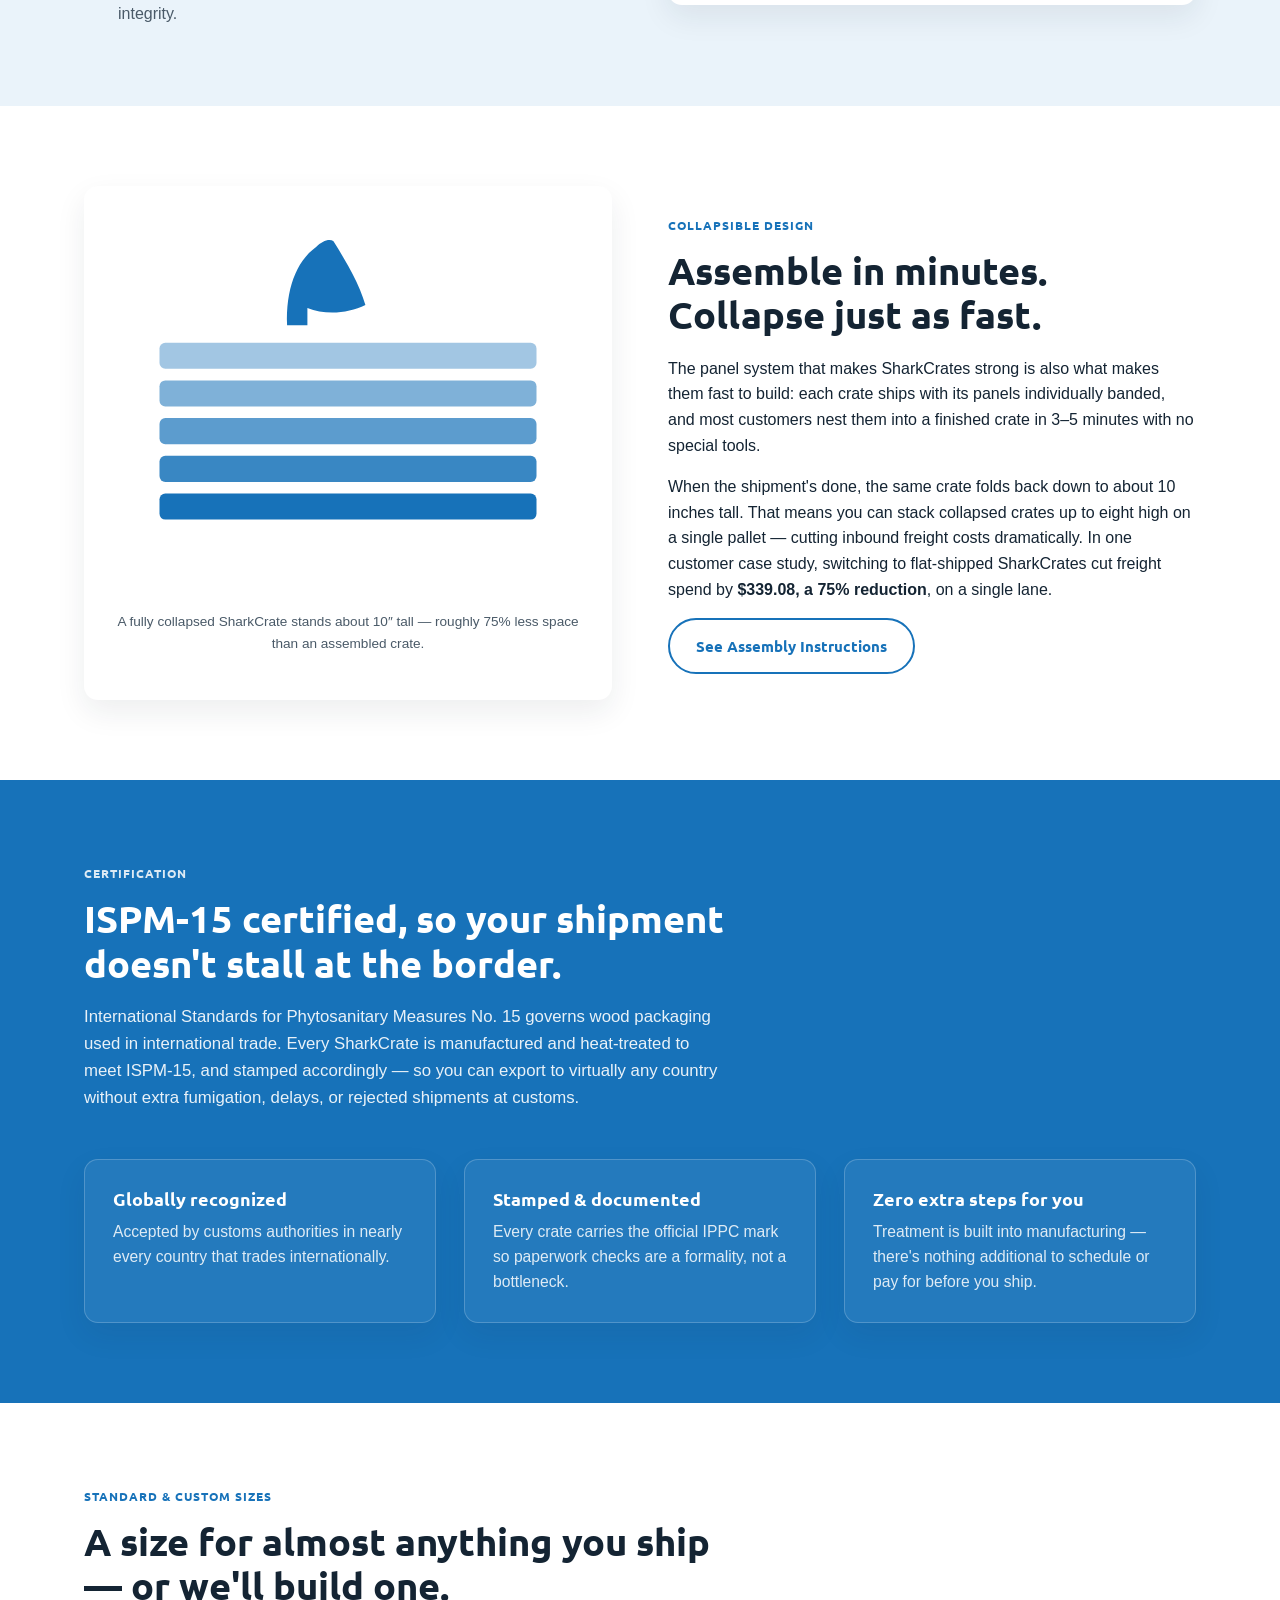
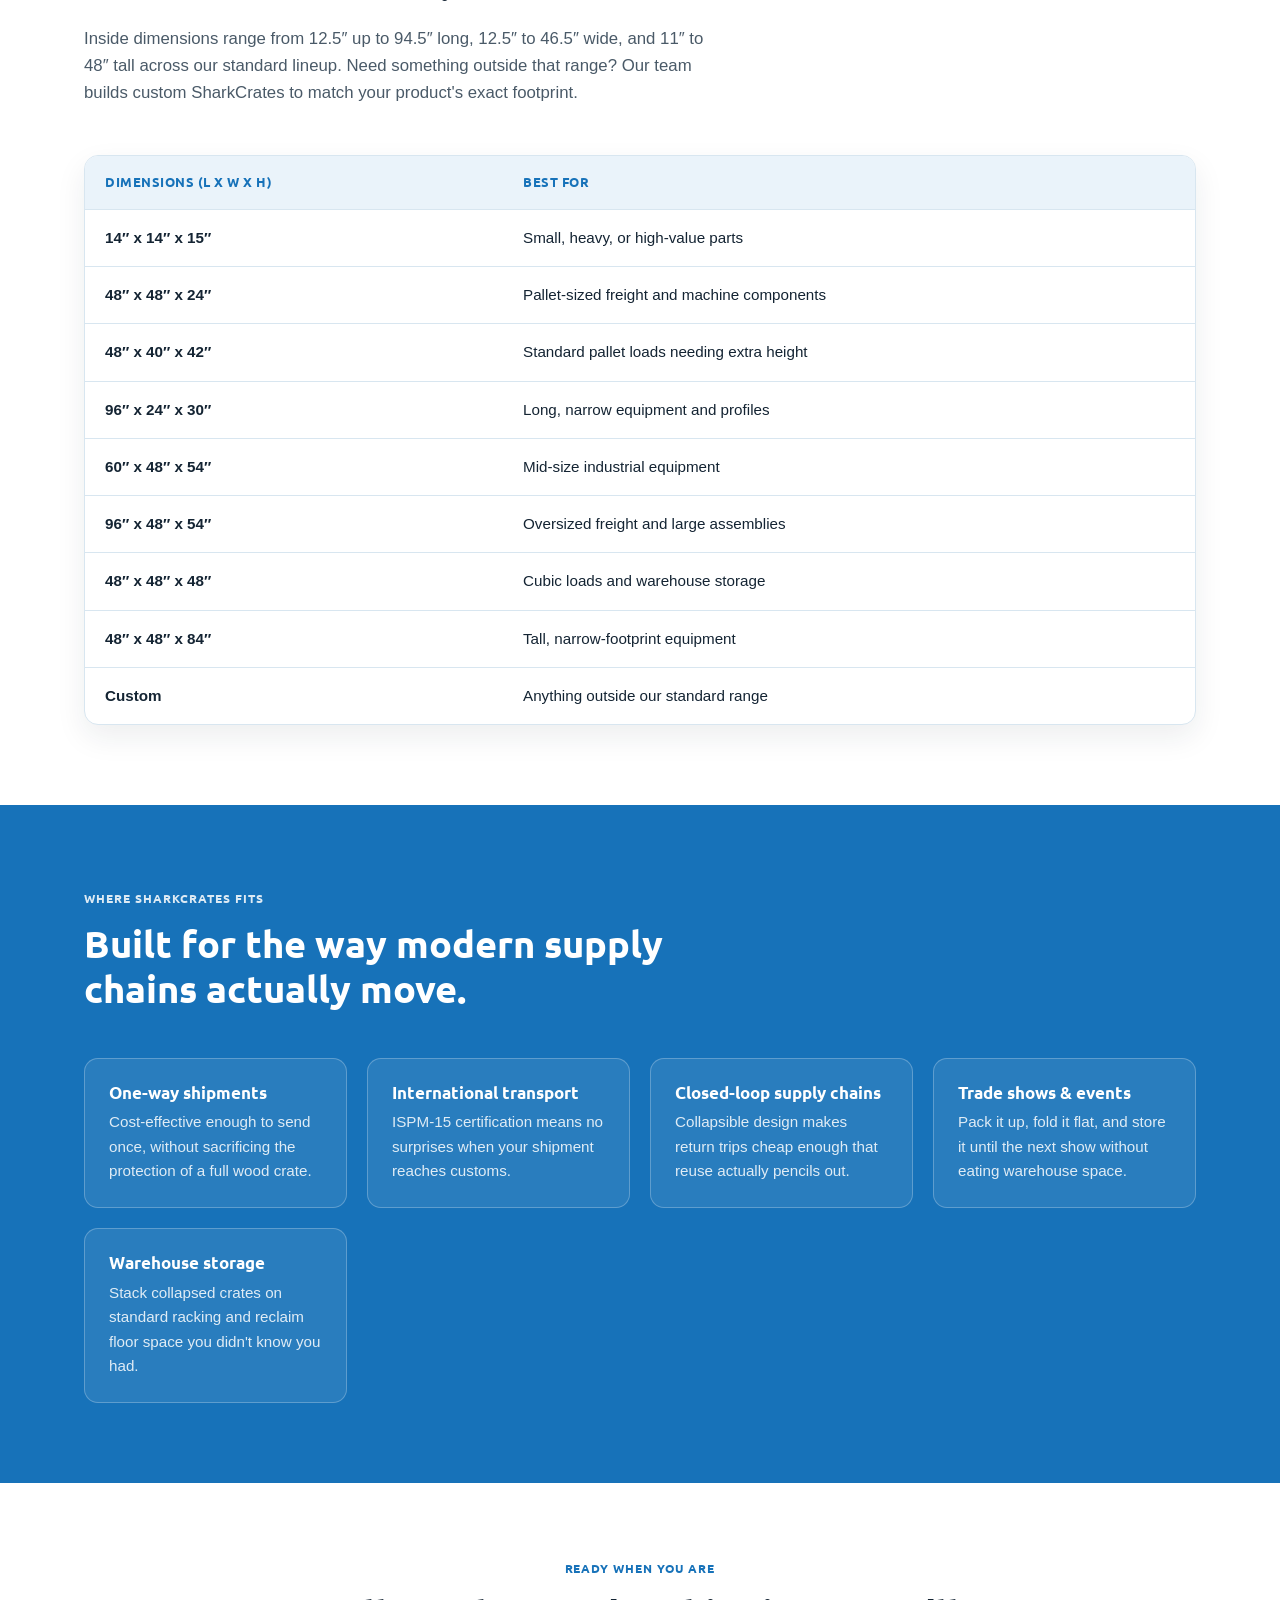
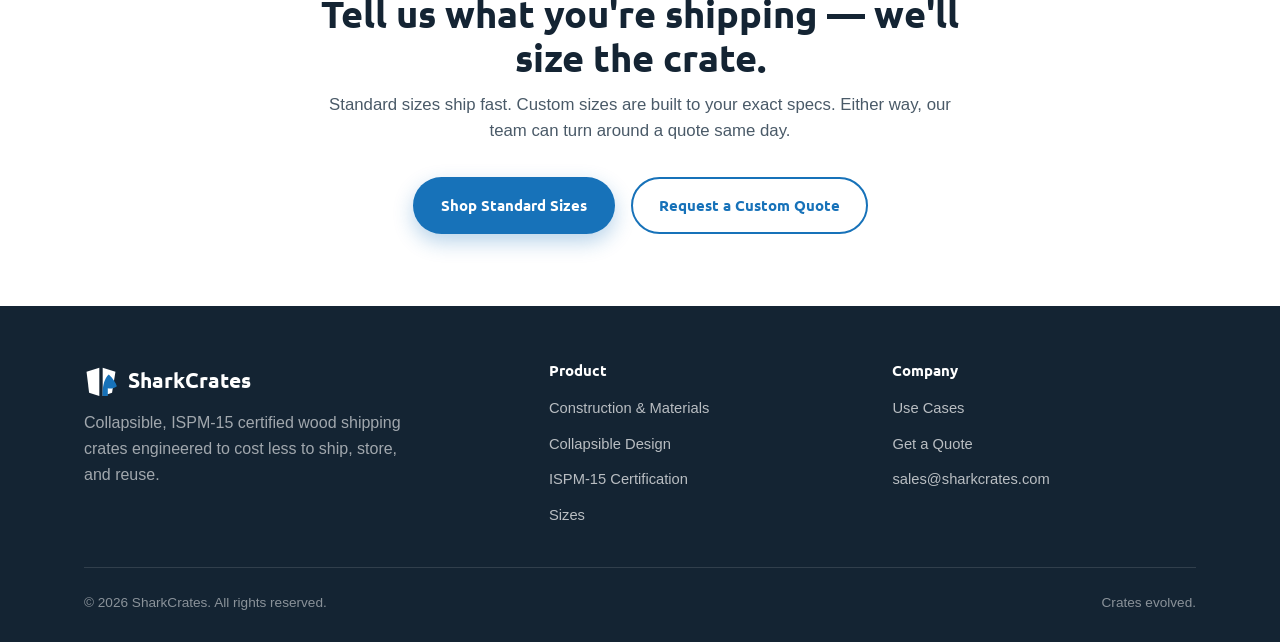
==== commit ff8c6ccc: "Add staggered shop-by-category panel grid using SharkCrate asset images" ====
--- a/index.html
+++ b/index.html
@@ -82,6 +82,33 @@
       </div>
     </nav>
 
+    <!-- Shop by category -->
+    <section class="section shop-menu">
+      <div class="container">
+        <div class="section-intro" style="margin-left:auto;margin-right:auto;text-align:center;">
+          <span class="eyebrow">Shop by Category</span>
+          <h2>Find what you're shipping.</h2>
+        </div>
+        <div class="shop-menu-grid">
+          <a class="shop-panel" href="https://portal.sharkcrates.com/sharkcrates-shop">
+            <img src="assets/images/panel-sharkcrates.png" alt="SharkCrates" loading="lazy" />
+          </a>
+          <a class="shop-panel" href="https://portal.sharkcrates.com/pallet-collars-shop">
+            <img src="assets/images/panel-pallet-collars.png" alt="Pallet Collars" loading="lazy" />
+          </a>
+          <a class="shop-panel" href="https://portal.sharkcrates.com/pallet-collars-shop">
+            <img src="assets/images/panel-pallets.png" alt="Pallets" loading="lazy" />
+          </a>
+          <a class="shop-panel" href="#">
+            <img src="assets/images/panel-custom.png" alt="Custom Designs" loading="lazy" />
+          </a>
+          <a class="shop-panel" href="#">
+            <img src="assets/images/panel-merch.png" alt="Merch Store" loading="lazy" />
+          </a>
+        </div>
+      </div>
+    </section>
+
     <!-- Overview / feature grid -->
     <section class="section">
       <div class="container">
--- a/assets/css/styles.css
+++ b/assets/css/styles.css
@@ -247,7 +247,6 @@
 /* Quick nav */
 
 .quick-nav {
-  border-bottom: 1px solid var(--border);
   background: var(--white);
 }
 
@@ -304,6 +303,56 @@
   color: var(--ink-soft);
   font-weight: 600;
   cursor: default;
+}
+
+/* Shop by category */
+
+.shop-menu-grid {
+  display: grid;
+  grid-template-columns: repeat(6, 1fr);
+  gap: 24px;
+}
+
+.shop-panel {
+  grid-column: span 2;
+  aspect-ratio: 1 / 1;
+  display: block;
+  overflow: hidden;
+  border-radius: var(--radius);
+  box-shadow: var(--shadow);
+  transition: transform 0.15s ease, box-shadow 0.15s ease;
+}
+
+.shop-panel:hover,
+.shop-panel:focus-visible {
+  transform: translateY(-4px);
+  box-shadow: 0 16px 34px rgba(20, 36, 51, 0.18);
+}
+
+.shop-panel img {
+  width: 100%;
+  height: 100%;
+  object-fit: cover;
+}
+
+.shop-panel:nth-child(4) {
+  grid-column: 2 / span 2;
+}
+
+.shop-panel:nth-child(5) {
+  grid-column: 4 / span 2;
+}
+
+@media (max-width: 700px) {
+  .shop-menu-grid {
+    grid-template-columns: 1fr;
+  }
+
+  .shop-panel,
+  .shop-panel:nth-child(4),
+  .shop-panel:nth-child(5) {
+    grid-column: auto;
+  }
 }
 
 /* Hero */
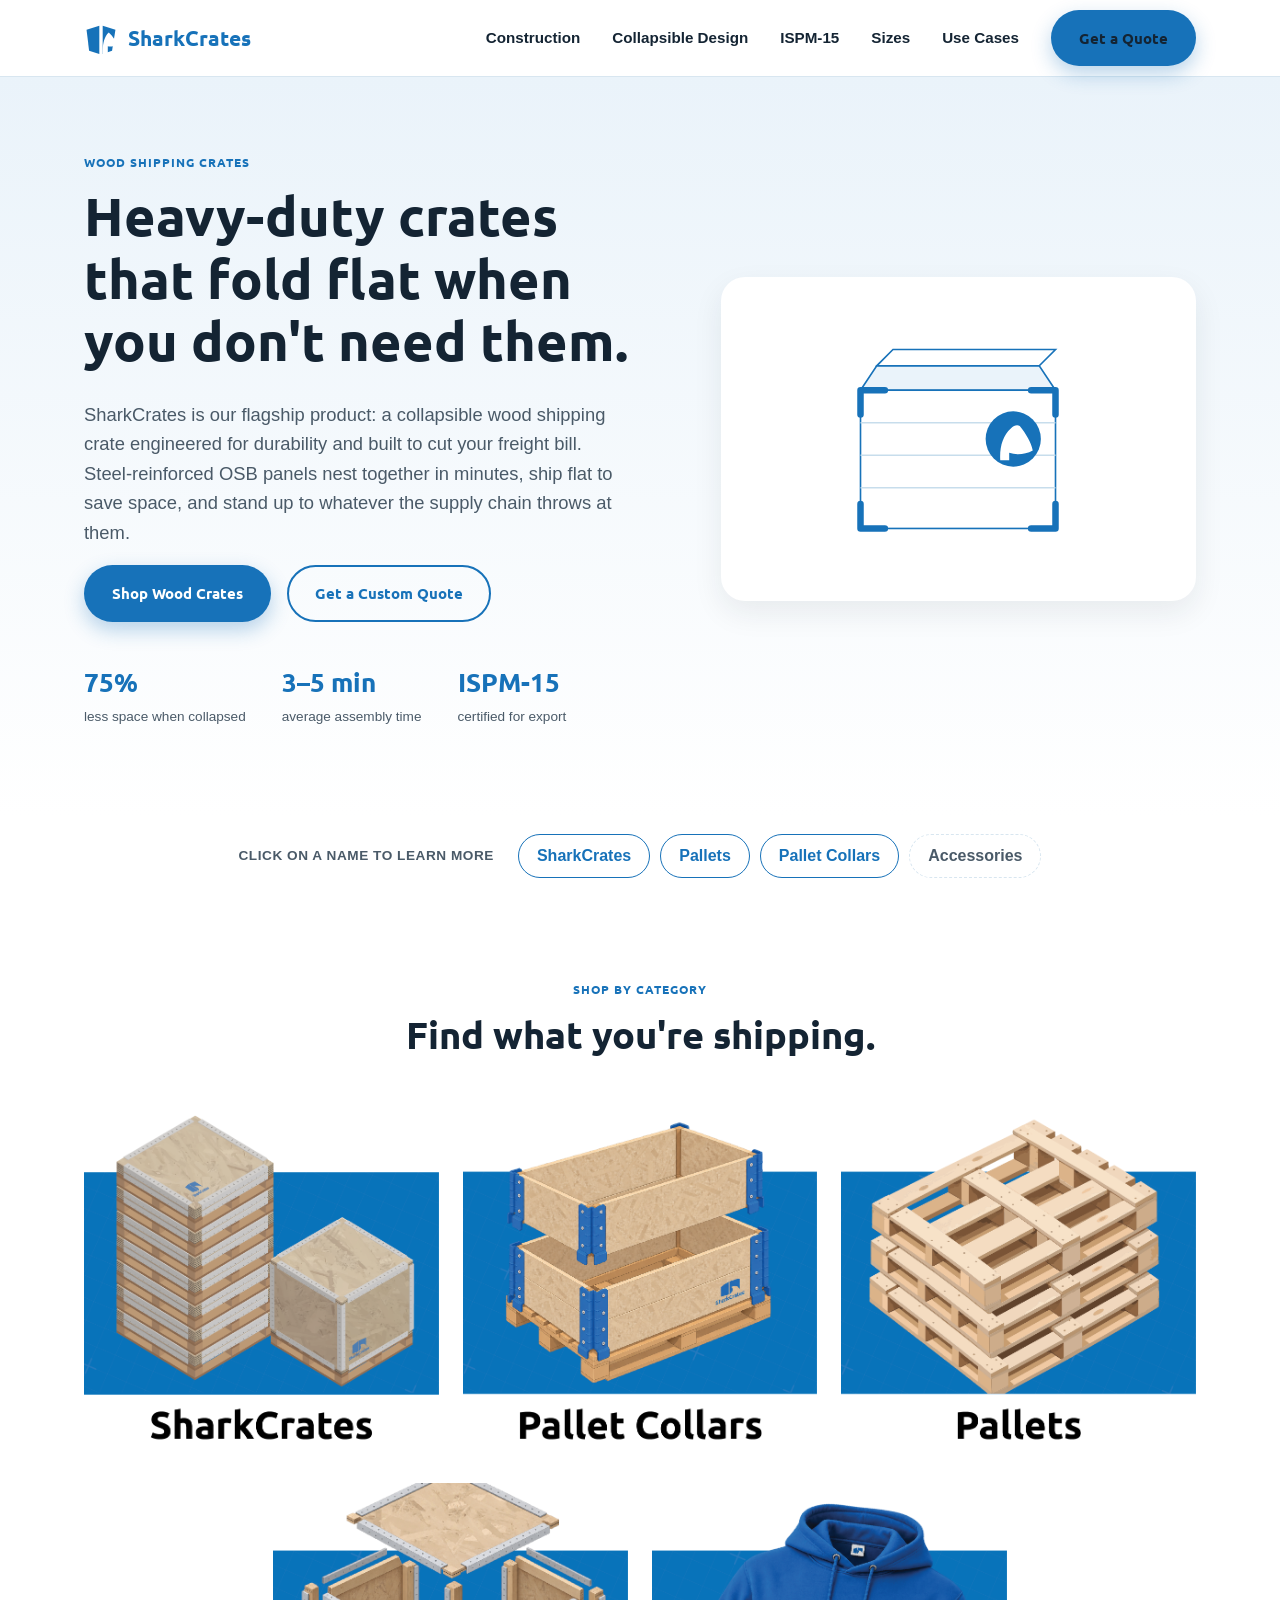
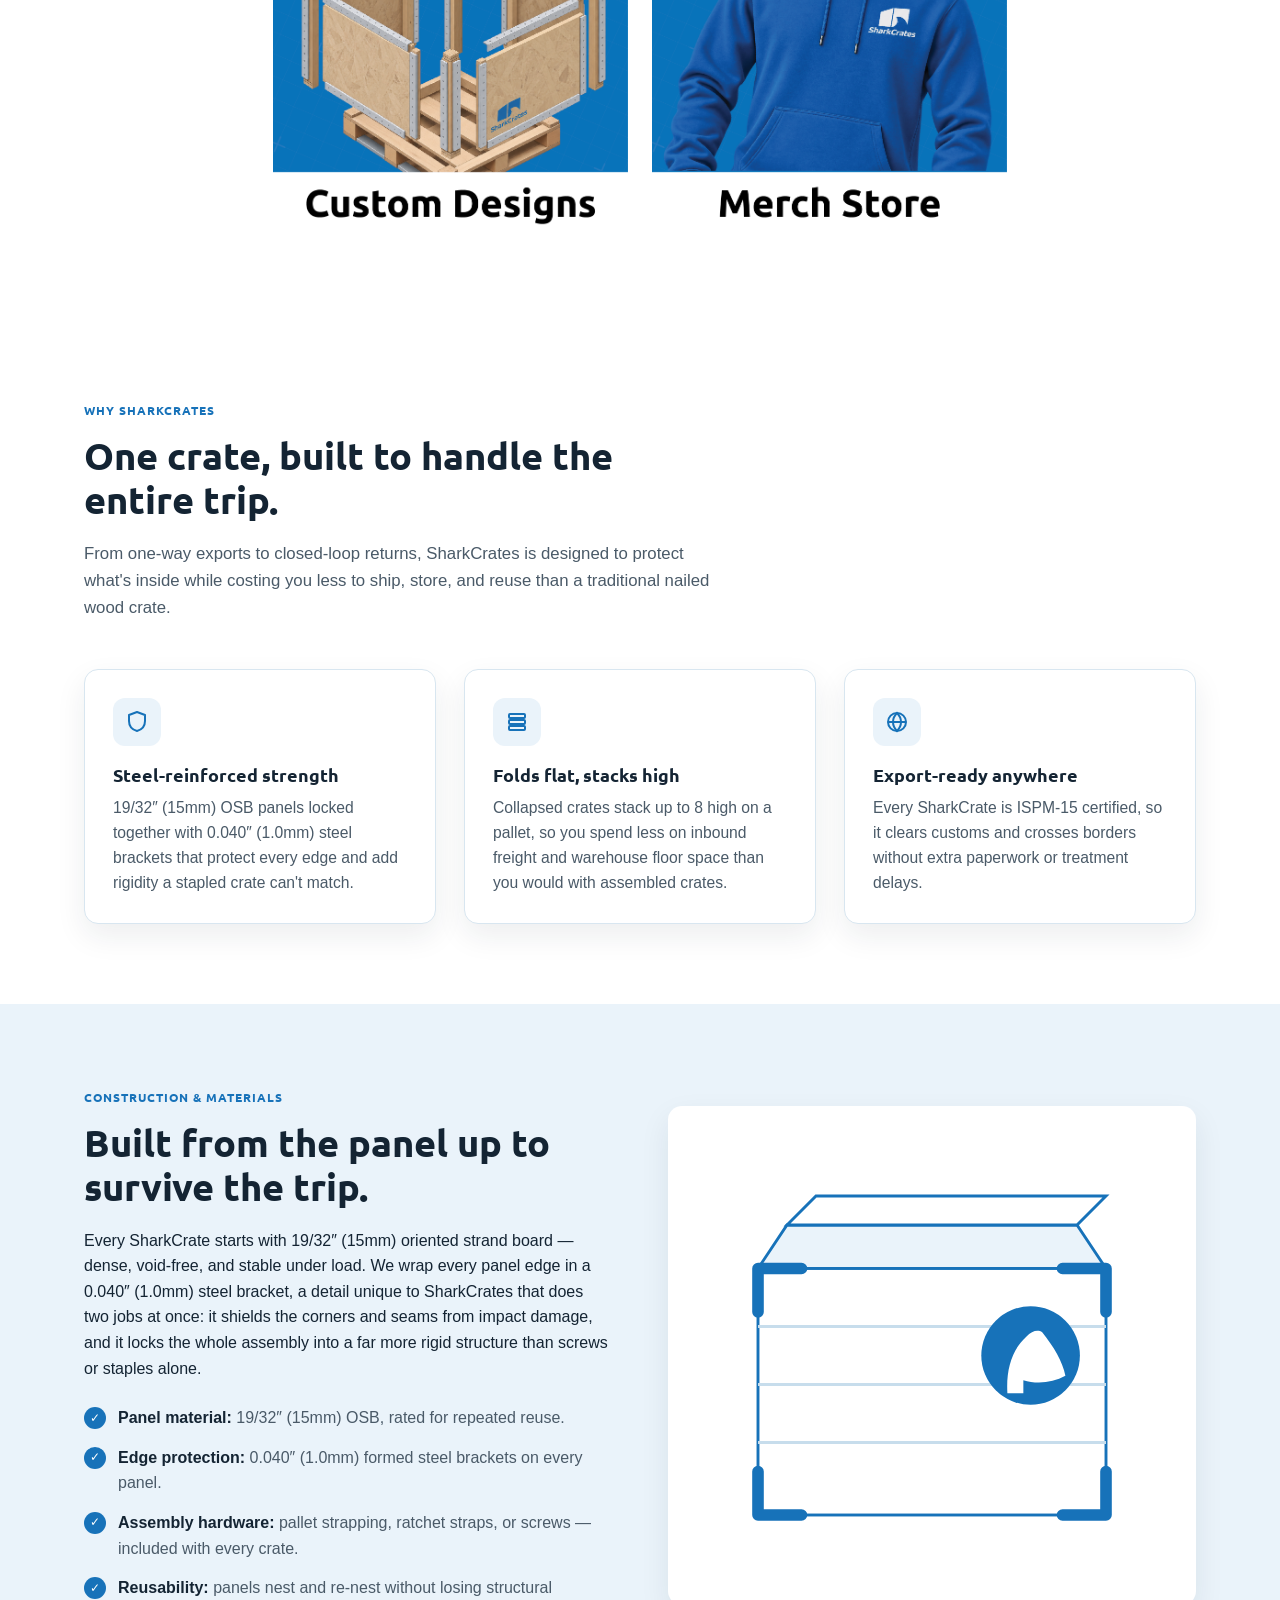
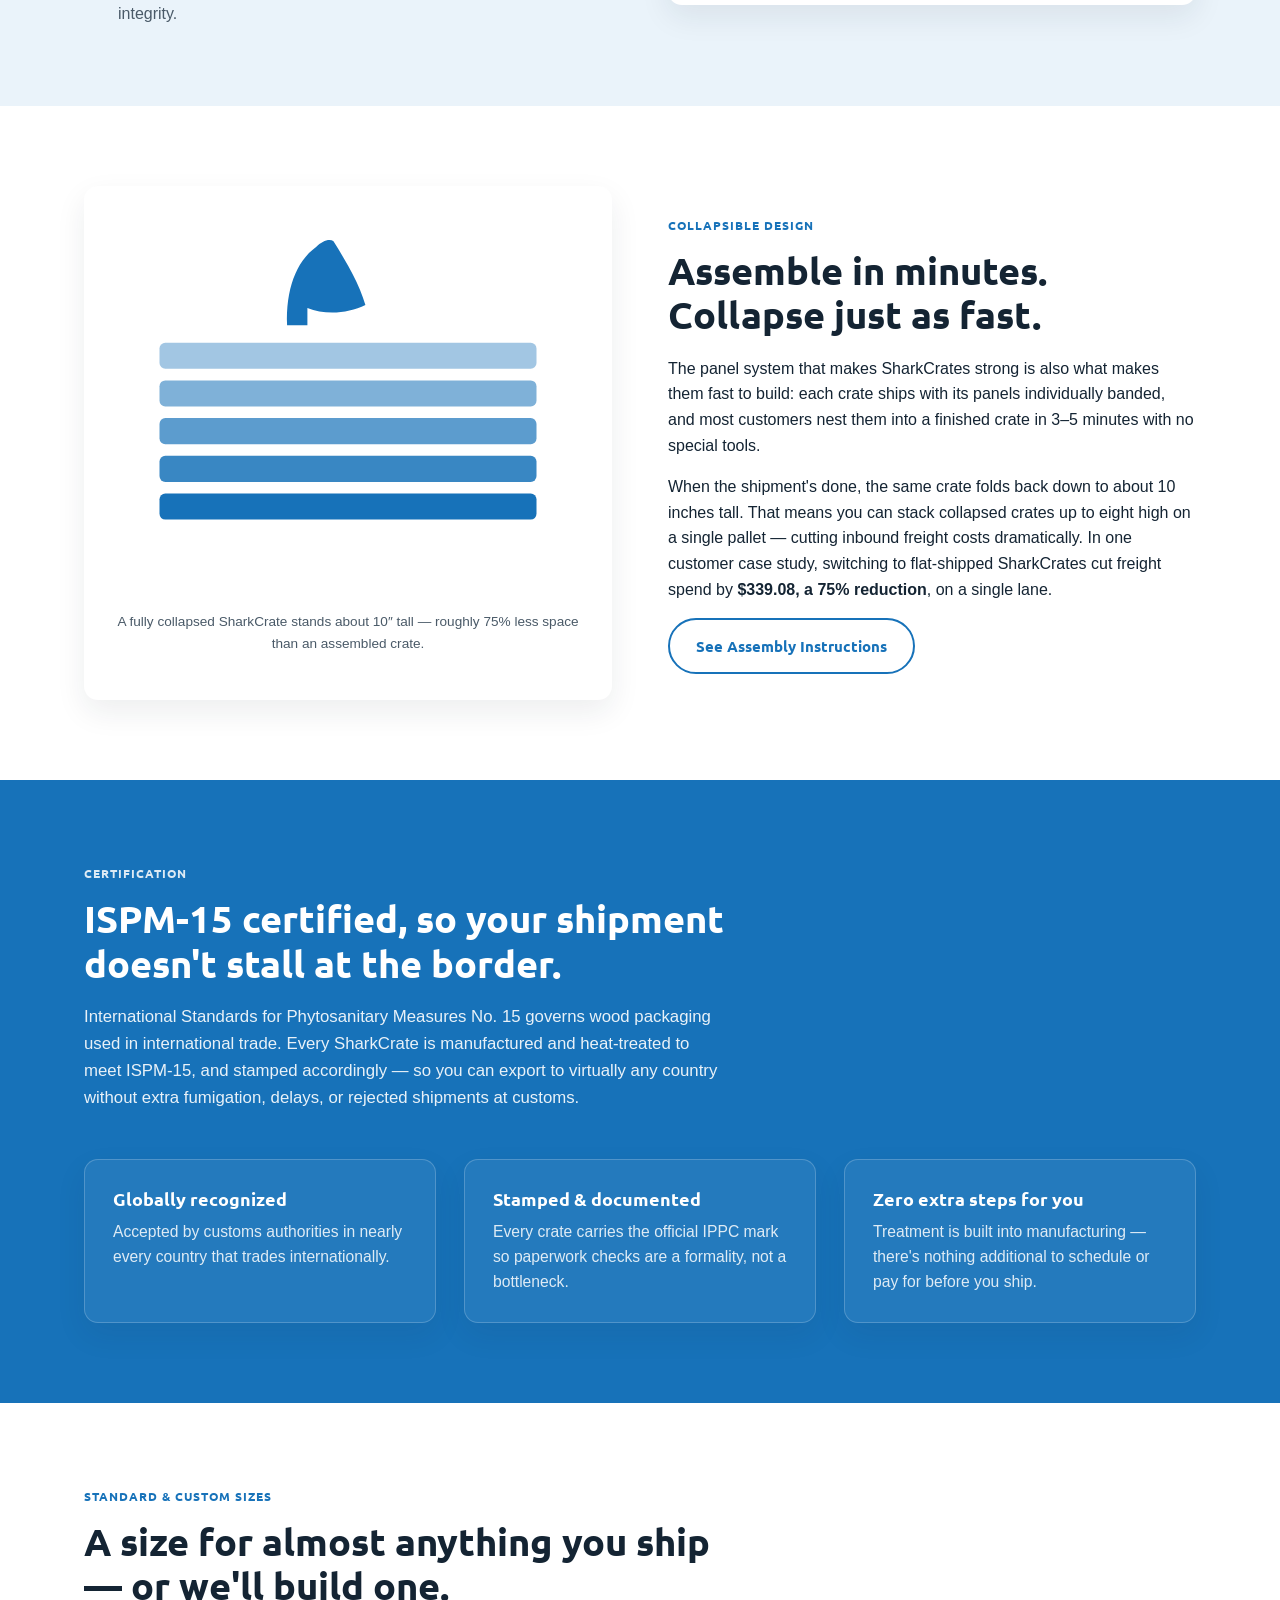
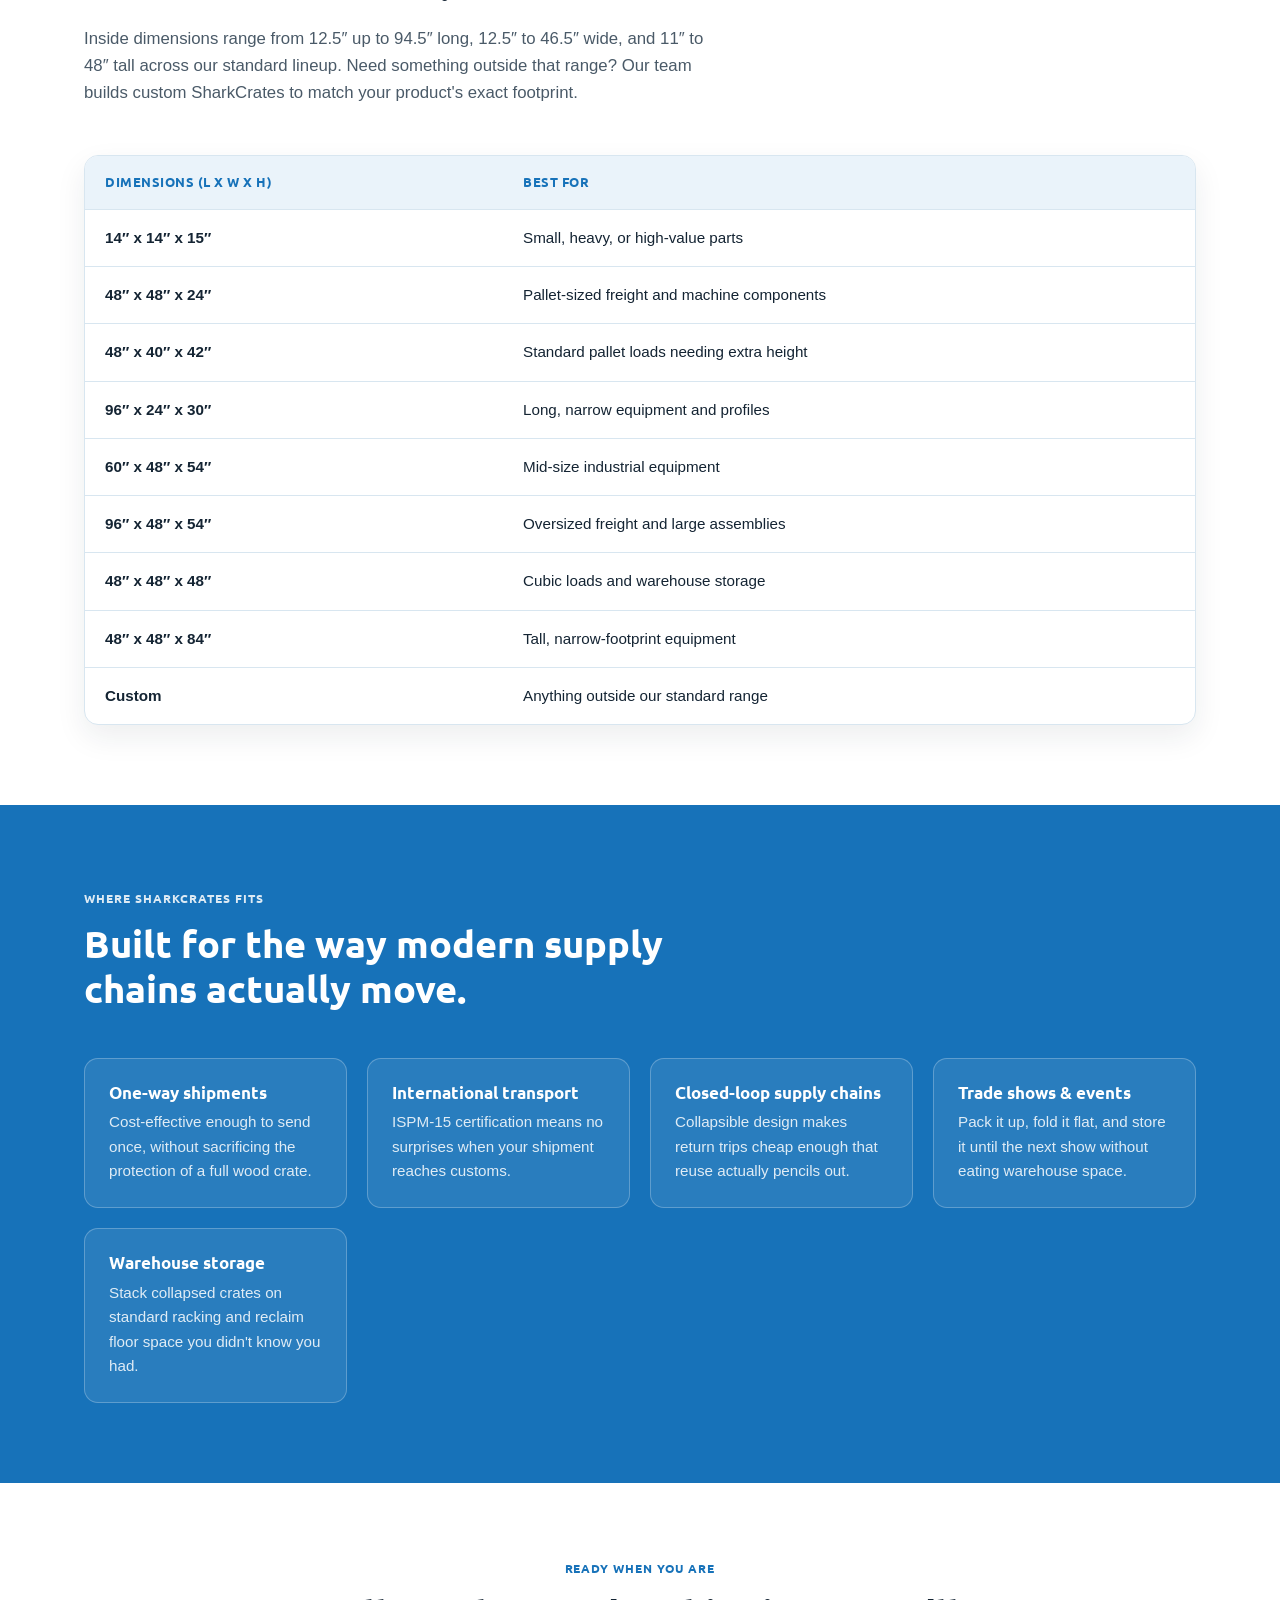
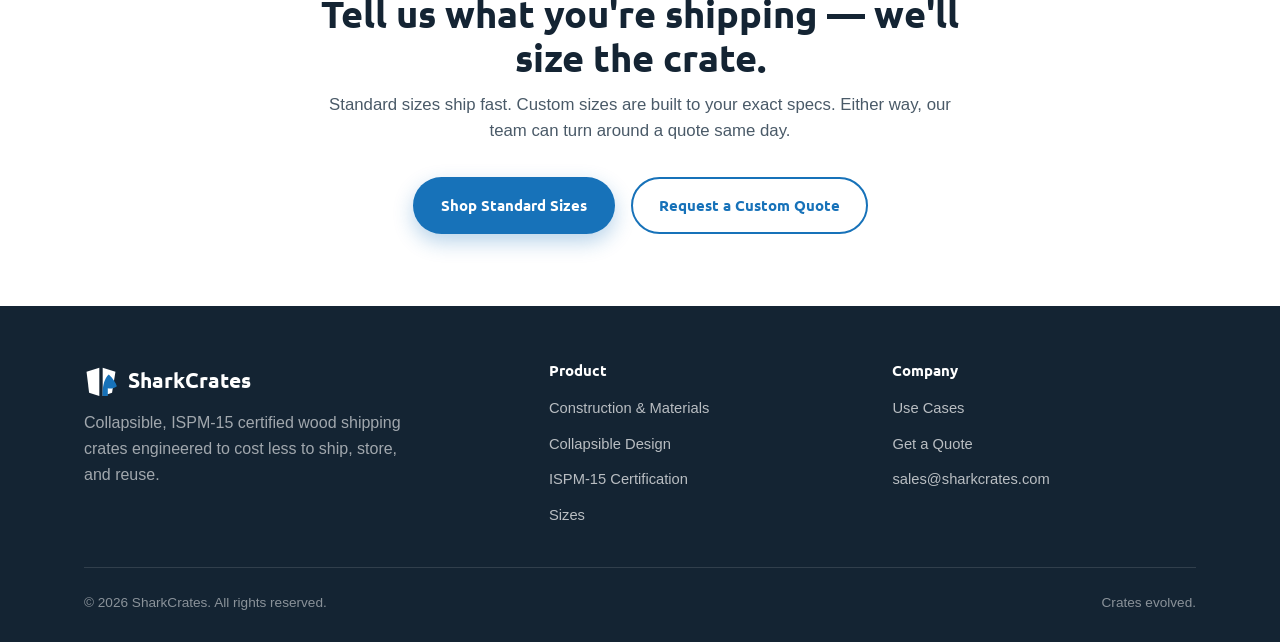
==== commit faea1a61: "Rename shop panel labels: SharkCrates -> Wood Shipping Crate, Custom Designs -> Crate Design; update" ====
--- a/index.html
+++ b/index.html
@@ -90,8 +90,8 @@
           <h2>Find what you're shipping.</h2>
         </div>
         <div class="shop-menu-grid">
-          <a class="shop-panel" href="https://portal.sharkcrates.com/sharkcrates-shop">
-            <img src="assets/images/panel-sharkcrates.png" alt="SharkCrates" loading="lazy" />
+          <a class="shop-panel" href="https://portal.sharkcrates.com/shop-wood-shipping-crates">
+            <img src="assets/images/panel-sharkcrates.png" alt="Wood Shipping Crate" loading="lazy" />
           </a>
           <a class="shop-panel" href="https://portal.sharkcrates.com/pallet-collars-shop">
             <img src="assets/images/panel-pallet-collars.png" alt="Pallet Collars" loading="lazy" />
@@ -100,7 +100,7 @@
             <img src="assets/images/panel-pallets.png" alt="Pallets" loading="lazy" />
           </a>
           <a class="shop-panel" href="#">
-            <img src="assets/images/panel-custom.png" alt="Custom Designs" loading="lazy" />
+            <img src="assets/images/panel-custom.png" alt="Crate Design" loading="lazy" />
           </a>
           <a class="shop-panel" href="#">
             <img src="assets/images/panel-merch.png" alt="Merch Store" loading="lazy" />
--- a/assets/css/styles.css
+++ b/assets/css/styles.css
@@ -248,6 +248,9 @@
 
 .quick-nav {
   background: var(--white);
+  position: sticky;
+  top: 76px; /* matches .site-header height, which is also sticky above this */
+  z-index: 40;
 }
 
 .quick-nav-inner {
@@ -319,14 +322,12 @@
   display: block;
   overflow: hidden;
   border-radius: var(--radius);
-  box-shadow: var(--shadow);
-  transition: transform 0.15s ease, box-shadow 0.15s ease;
+  transition: transform 0.15s ease;
 }
 
 .shop-panel:hover,
 .shop-panel:focus-visible {
   transform: translateY(-4px);
-  box-shadow: 0 16px 34px rgba(20, 36, 51, 0.18);
 }
 
 .shop-panel img {
